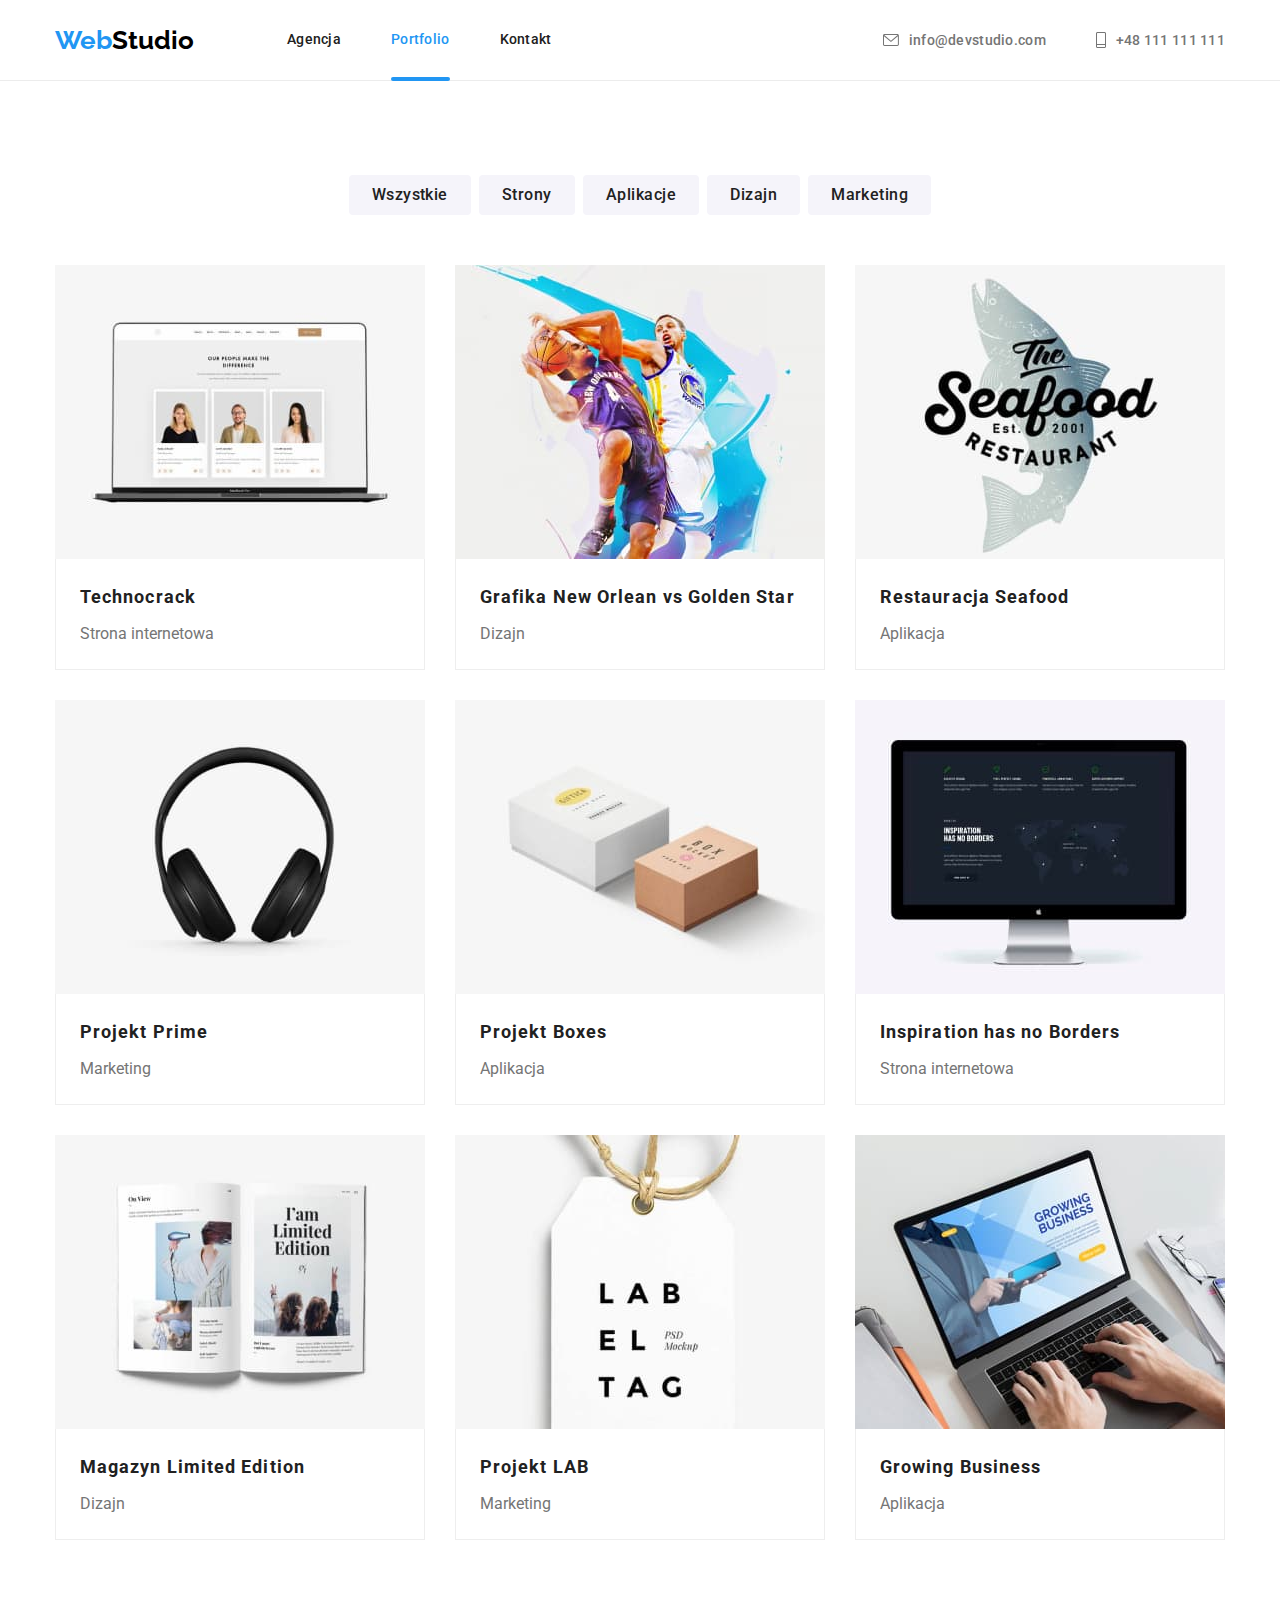
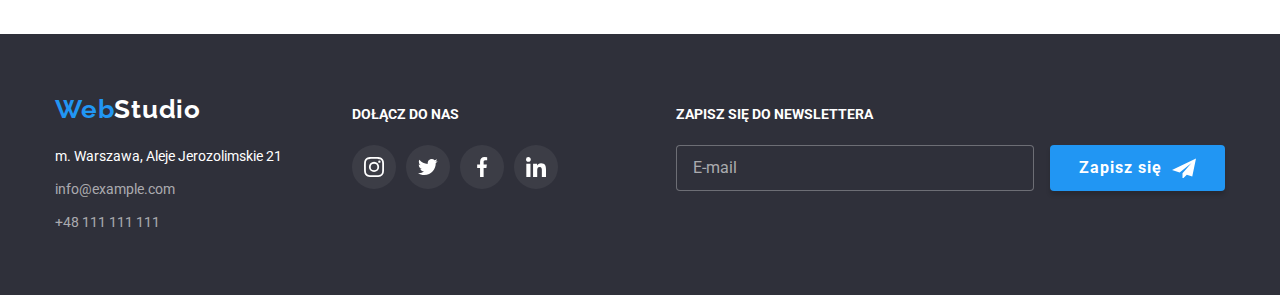
==== portfolio.html @ 3f5c32d3 "Add files via upload" ====
<!DOCTYPE html>
<html lang="en">
<head>
    <meta charset="UTF-8">
    <meta http-equiv="X-UA-Compatible" content="IE=edge">
    <meta name="viewport" content="width=device-width, initial-scale=1.0">
    <title>Document</title>
    <link rel="stylesheet" href="https://cdnjs.cloudflare.com/ajax/libs/modern-normalize/1.1.0/modern-normalize.css"
      integrity="sha512-Y0MM+V6ymRKN2zStTqzQ227DWhhp4Mzdo6gnlRnuaNCbc+YN/ZH0sBCLTM4M0oSy9c9VKiCvd4Jk44aCLrNS5Q=="
      crossorigin="anonymous"
      referrerpolicy="no-referrer"/>
      <link rel="stylesheet" href="./css/main.mini.css">
    <link rel="preconnect" href="https://fonts.googleapis.com">
    <link rel="preconnect" href="https://fonts.gstatic.com" crossorigin>
    <link
        href="https://fonts.googleapis.com/css2?family=Raleway:wght@700&family=Roboto+Mono:ital,wght@0,100;0,200;0,300;0,400;0,500;0,600;0,700;1,100;1,200;1,300;1,400;1,500;1,600;1,700&family=Roboto:wght@400;500;700;900&display=swap"
        rel="stylesheet">
</head>
<body>
    <header class="header">
        <div class="container nav-flex">
          <nav class="navigation">
            <a class="logo-container link" href="index.html"><span class="logo-part-blue">Web</span><span class="logo-part-black">Studio</span></a>
            
                <ul class="navigation-list list">
                    <li class="navigation-list-item">
                        <a class="navigation-list-link link" href="index.html">Agencja</a>
                    </li>
                    <li class="navigation-list-item">
                        <a class="navigation-list-link link current" href="portfolio.html">Portfolio</a>
                    </li>
                    <li class="navigation-list-item">
                        <a class="navigation-list-link link" href="#">Kontakt</a>
                    </li>
                </ul>
              </nav>
            <ul class="contact-list list">
              <li class="header-contact-item"> <a class="contact-item link" href="mailto:info@devstudio.com">
                <svg class="contact-icon" width="16" height="12">
                <use href="./images/icons.svg#icon-envelope"></use>
              </svg>info@devstudio.com</a>
            </li> 
              
              <li class="header-contact-item"> <a class="contact-item link" href="tel:48111111111">
            <svg class="contact-icon" width="10" height="16">
              <use href="./images/icons.svg#icon-mobile"></use>
            </svg>
            +48 111 111 111
          </a>
        </li>
          
          </ul>  
        </div>
    </header>
   
    <main class="main">
       
     <section class="section">
        <div class=container>
         <ul class="filter-list list">
             <li class="filter-item"><button class="filter-button" type="button">Wszystkie</button></li>
             <li class="filter-item"><button class="filter-button" type="button">Strony</button></li>
             <li class="filter-item"><button class="filter-button" type="button">Aplikacje</button></li>
             <li class="filter-item"><button class="filter-button" type="button">Dizajn</button></li>
             <li class="filter-item"><button class="filter-button" type="button">Marketing</button></li>
         </ul>
    </div>
<div class="container">
         <ul class="projects-list list">
             <li class="projects-list-project">
                <div class="portfolio-description">
                <img
                src="images/portfolio/main/list1/computer.jpg" 
                alt="computer"
                  width="370"
                  height="294"
                />
                <div class="portfolio-overlay">
                    <p class="portfolio-description-text">Technocrack jest popularną platformą wykorzystywaną do rozpowszechniania koronawirusa. Firmy wykorzystują tę platformę do celów szpiegowskich i ataków na niezabezpieczone serwery konkurencji</p>
                  </div>
                </div>
                <div class="portfolio-border">
                  <h3 class="portfolio-list-title">Technocrack</h3>
                  <p class="portfolio-list-text">Strona internetowa</p>
                </div>
              </li>
              <li class="projects-list-project">
                <div class="portfolio-description">
                <img
                src="images/portfolio/main/list1/bascetball.jpg" 
                alt="playing_basketball"
                  width="370"
                  height="294"
                />
                <div class="portfolio-overlay">
                    <p class="portfolio-description-text">Technocrack jest popularną platformą wykorzystywaną do rozpowszechniania koronawirusa. Firmy wykorzystują tę platformę do celów szpiegowskich i ataków na niezabezpieczone serwery konkurencji</p>
                  </div>
                </div>
                <div class="portfolio-border">
                  <h3 class="portfolio-list-title">
                   Grafika New Orlean vs Golden Star
                  </h3>
                  <p class="portfolio-list-text">Dizajn</p>
                </div>
              </li>
              <li class="projects-list-project">
                <div class="portfolio-description">
                <img
                src="images/portfolio/main/list1/restaurant_logo.jpg" 
                lt="seafood_restaurant"
                  width="370"
                  height="294"
                />
                <div class="portfolio-overlay">
                    <p class="portfolio-description-text">Technocrack jest popularną platformą wykorzystywaną do rozpowszechniania koronawirusa. Firmy wykorzystują tę platformę do celów szpiegowskich i ataków na niezabezpieczone serwery konkurencji</p>
                  </div>
                </div>
                <div class="portfolio-border">
                  <h3 class="portfolio-list-title">Restauracja Seafood</h3>
                  <p class="portfolio-list-text">Aplikacja</p>
                </div>
              </li>
              <li class="projects-list-project">
                <div class="portfolio-description">
                <img
                src="images/portfolio/main/list2/headphones.jpg" 
                alt="headphones"
                  width="370"
                  height="294"
                />
                <div class="portfolio-overlay">
                    <p class="portfolio-description-text">Technocrack jest popularną platformą wykorzystywaną do rozpowszechniania koronawirusa. Firmy wykorzystują tę platformę do celów szpiegowskich i ataków na niezabezpieczone serwery konkurencji</p>
                  </div>
                </div>
                <div class="portfolio-border">
                  <h3 class="portfolio-list-title">Projekt Prime</h3>
                  <p class="portfolio-list-text">Marketing</p>
                </div>
              </li>
              <li class="projects-list-project">
                <div class="portfolio-description">
                <img
                src="images/portfolio/main/list2/boxes.jpg" 
                alt="boxes"
                  width="370"
                  height="294"
                />
                <div class="portfolio-overlay">
                    <p class="portfolio-description-text">Technocrack jest popularną platformą wykorzystywaną do rozpowszechniania koronawirusa. Firmy wykorzystują tę platformę do celów szpiegowskich i ataków na niezabezpieczone serwery konkurencji</p>
                  </div>
                </div>
                <div class="portfolio-border">
                  <h3 class="portfolio-list-title">Projekt Boxes</h3>
                  <p class="portfolio-list-text">Aplikacja</p>
                </div>
              </li>
              <li class="projects-list-project">
                <div class="portfolio-description">
                <img
                src="images/portfolio/main/list2/monitor.jpg" 
                alt="monitor"
                  width="370"
                  height="294"
                />
                <div class="portfolio-overlay">
                    <p class="portfolio-description-text">Technocrack jest popularną platformą wykorzystywaną do rozpowszechniania koronawirusa. Firmy wykorzystują tę platformę do celów szpiegowskich i ataków na niezabezpieczone serwery konkurencji</p>
                  </div>
                </div>
                <div class="portfolio-border">
                  <h3 class="portfolio-list-title">Inspiration has no Borders</h3>
                  <p class="portfolio-list-text">Strona internetowa</p>
                </div>
              </li>
              <li class="projects-list-project">
                <div class="portfolio-description">
                <img
                src="images/portfolio/main/list3/magazine.jpg" 
                alt="magazine"
                  width="370"
                  height="294"
                />
                <div class="portfolio-overlay">
                    <p class="portfolio-description-text">Technocrack jest popularną platformą wykorzystywaną do rozpowszechniania koronawirusa. Firmy wykorzystują tę platformę do celów szpiegowskich i ataków na niezabezpieczone serwery konkurencji</p>
                  </div>
                </div>
                <div class="portfolio-border">
                  <h3 class="portfolio-list-title">Magazyn Limited Edition</h3>
                  <p class="portfolio-list-text">Dizajn</p>
                </div>
              </li>
              <li class="projects-list-project">
                <div class="portfolio-description">
                <img
                src="images/portfolio/main/list3/pendant.jpg" 
                alt="pendant"
                  width="370"
                  height="294"
                />
                <div class="portfolio-overlay">
                    <p class="portfolio-description-text">Technocrack jest popularną platformą wykorzystywaną do rozpowszechniania koronawirusa. Firmy wykorzystują tę platformę do celów szpiegowskich i ataków na niezabezpieczone serwery konkurencji</p>
                  </div>
                </div>
                <div class="portfolio-border">
                  <h3 class="portfolio-list-title">Projekt LAB</h3>
                  <p class="portfolio-list-text">Marketing</p>
                </div>
              </li>
              <li class="projects-list-project">
                <div class="portfolio-description">
                <img
                src="images/portfolio/main/list3/work.jpg" 
                alt="work"
                  width="370"
                  height="294"
                />
                <div class="portfolio-overlay">
                    <p class="portfolio-description-text">Technocrack jest popularną platformą wykorzystywaną do rozpowszechniania koronawirusa. Firmy wykorzystują tę platformę do celów szpiegowskich i ataków na niezabezpieczone serwery konkurencji</p>
                  </div>
                </div>
                <div class="portfolio-border">
                  <h3 class="portfolio-list-title"><span lang="en">Growing Business</span></h3>
                  <p class="portfolio-list-text">Aplikacja</p>
                </div>
              </li>
         </ul>
</div>
     </section>
    </main>
 
    <footer class="footer">
        <div class="container">
          <div class="footer-flex">
            <div class="footer-contacts-flex">
        <a class="logo link" href="index.html"
          >Web</span
          ><span class="logo-part-white">Studio</span></a
        >
  
        <address class="address">
          <ul class="address-list list">
            <li class="address-item">
              <a
                class="address-link-lokalization link"
                href="https://goo.gl/maps/x3iuPh3qe1rizQfR7"
                target="_blank"
                >m. Warszawa, Aleje Jerozolimskie 21</a
              >
            </li>
            <li class="address-item">
              <a class="address-link link" href="mailto:info@example.com"
                >info@example.com</a
              >
            </li>
            <li class="address-item">
              <a class="address-link link" href="tel:48111111111"
                >+48 111 111 111</a
              >
              
            </li>
          </ul>
        </address>
      </div>
      <div class="footer-social-flex">
        <p class="footer-social-text">Dołącz do nas</p>
        <ul class="footer-social-list list">
          <li class="footer-social-item">
            <a class="footer-social-link" href="">
              <svg class="footer-social-icon" width="20" height="20">
                <use href="./images/icons.svg#icon-instagram"></use>
              </svg>
            </a>
          </li>
  
          <li class="footer-social-item">
            <a class="footer-social-link" href="">
              <svg class="footer-social-icon" width="20" height="20">
                <use href="./images/icons.svg#icon-twitter"></use>
              </svg>
            </a>
          </li>
  
          <li class="footer-social-item">
            <a class="footer-social-link" href="">
              <svg class="footer-social-icon" width="20" height="20">
                <use href="./images/icons.svg#icon-facebook"></use>
              </svg>
            </a>
          </li>
  
          <li class="footer-social-item">
            <a class="footer-social-link" href="">
              <svg class="footer-social-icon" width="20" height="20">
                <use href="./images/icons.svg#icon-linkedin"></use>
              </svg>
            </a>
          </li>
        </ul>
      </div>
      <div class="footer-submit">
        <p class="footer-submit-text">Zapisz się do newslettera</p>
        <div class="footer-submit-form">
          <label class="footer-submit-label" for="submit-mail"></label>
          <input class="footer-submit-input" type="email" name="submit-mail" id="submit-mail" placeholder="E-mail">
          <button class="footer-submit-btn" type="submit">Zapisz się</button>
        </div>
      </div>
    </div>
   </div>
      </footer>
 
     
 </body>
 </html>
---- css/main.mini.css ----
:root{--main-font: 'Roboto', sans-serif;--secondary-font: 'Raleway', sans-serif;--main-color: #2196F3}body{font-family :var(--main-font);color: #212121}h1,h2,h3,h4,h5,h6,ul,p{margin: 0;padding: 0}img{display: block}.list{list-style: none}.portfolio-description{position: relative;overflow: hidden}.portfolio-overlay{position: absolute;display: inline-block;content: '';width: 100%;height: 100%;top: 0;left: 0;background-color: rgba(33, 150, 243, 0.9);transform: translateY(100%);transition: transform 250ms cubic-bezier(0.4, 0, 0.2, 1)}.projects-list-project:hover .portfolio-overlay{transform: translateY(0)}.projects-list-project:hover{box-shadow: 0px 1px 3px rgba(0, 0, 0, 0.12), 0px 1px 1px rgba(0, 0, 0, 0.14),0px 2px 1px rgba(0, 0, 0, 0.2);cursor: pointer}.portfolio-description-text{position: absolute;top: 0;left: 0;padding: 63px 24px;font-size: 18px;line-height: 1.56;color: #ffffff}.header{border-bottom: 1px solid #ececec}.nav-flex{display: flex;align-items: center}.link{text-decoration: none}.container{width: 1200px;margin-left: auto;margin-right: auto;padding-left: 15px;padding-right: 15px}.logo-container{font-family: "Raleway", sans-serif;font-weight: 700;font-size: 26px;line-height: 1.19;color: #2196f3;align-items: center;text-align: center}.navigation{display: flex;align-items: center}.navigation-list{display: flex;margin-left: 93px}.navigation-list-item:not(:last-child){margin-right: 50px}.contact-list{display: flex;margin-left: auto}.logo{font-family: "Raleway", sans-serif;font-weight: 700;font-size: 26px;line-height: 1.19;color: var(--main-color);align-items: center;text-align: center;letter-spacing: 0.03em;text-decoration: none}.logo-part-blue{color: var(--main-color)}.logo-part-black{color: black}.logo-part-white{color: white}.logo-part-black,.logo-part-blue{height: 31px;left: 215px;top: 24px}.navigation-list-link{display: block;padding-top: 32px;padding-bottom: 32px;font-weight: 500;font-size: 14px;line-height: 1.14;letter-spacing: 0.02em;color: #212121;position: relative;transition: color 250ms cubic-bezier(0.4, 0, 0.2, 1)}.navigation-list-link:hover,.navigation-list-link:focus,.contact-item:hover,.contact-item:focus,.address-link-mail:hover,.address-link-mail:focus,.address-link-phone:hover,.address-link-phone:focus{color: var(--main-color)}.filter-item:not(:last-child){margin-right: 8px;color: #212121}.filter-item:hover{box-shadow: 0px 3px 1px rgba(0, 0, 0, 0.1), 0px 1px 2px rgba(0, 0, 0, 0.08), 0px 2px 2px rgba(0, 0, 0, 0.12);border-radius: 4px}.header-contact-item{margin-left: 50px}.contact-item{display: inline-flex;padding: 32px 0px 32px;color: #757575;align-items: center;font-weight: 500;font-size: 14px;line-height: 16px;letter-spacing: 0.02em;transition: color 250ms cubic-bezier(0.4, 0, 0.2, 1)}.navigation-list-link.current{color: #2196f3}.navigation-list-link.current::after{position: absolute;display: block;content: '';width: 100%;height: 4px;border-radius: 2px;bottom: -1px;background-color: #2196f3}.footer{padding-top: 60px;padding-bottom: 60px;background: #2F303A}.hero{padding-top: 200px;padding-bottom: 200px;max-width: 1600px;min-height: 600px;margin-left: auto;margin-right: auto;background-image: linear-gradient(to right,rgba(47, 48, 58, 0.4),rgba(47, 48, 58, 0.4)),url(../images/hero.jpg);background-color: #2f303a;background-repeat: no-repeat;background-position: center;background-size: cover;text-align: center}.hero-header-title{margin-bottom: 30px;margin-left: auto;margin-right: auto;max-width: 696px;font-weight: 900;font-size: 44px;line-height: 1.36;letter-spacing: 0.06em;text-transform: uppercase;color: #FFFFFF}.contact-icon{margin-right: 10px;fill: currentColor}.hero-header-btn{display: inline-block;min-width: 200px;border-radius: 4px;border: 1px solid transparent;padding: 10px 32px;background-color: #2196f3;color: #ffffff;font-family: "Roboto", sans-serif;font-weight: 700;font-size: 16px;line-height: 1.88;align-items: center;text-align: center;letter-spacing: 0.06em;cursor: pointer;transition: background-color 250ms cubic-bezier(0.4, 0, 0.2, 1),color 250ms cubic-bezier(0.4, 0, 0.2, 1)}.section{padding-top: 94px;padding-bottom: 94px}.main-description-list{display: flex}.main-description-item:not(:last-child){margin-right: 30px;max-width: 270px}.features-icon{align-items: center}.features-icon-fon{display: flex;width: 270px;height: 120px;align-items: center;justify-content: center;flex-direction: column;margin-bottom: 30px;background-color: #f5f4fa}.main-description-title1,.main-description-title2,.main-description-title3,.main-description-title4{margin-bottom: 10px;font-weight: 700;font-size: 14px;line-height: 1.14;text-transform: uppercase;color: #212121}.main-description-content1,.main-description-content2,.main-description-content3,.main-description-content4{font-size: 14px;line-height: 1.71;color: #757575}.main-what-we-do{padding-bottom: 94px}.main-what-we-do-list{display: flex}.main-what-we-do-list-item{position: relative}.main-what-we-do-list-item:not(:last-child){margin-right: 30px}.what-we-do-text{width: 100%;position: absolute;bottom: 0;left: 0;padding: 27px 0px;font-weight: bold;font-size: 14px;line-height: 1.14;text-align: center;text-transform: uppercase;color: #FFFFFF;background-color: rgba(47, 48, 58, 0.8)}.main-what-we-do-header{font-weight: 700;font-size: 36px;line-height: 1.17;text-align: center;color: #212121;margin-bottom: 50px}.team{background: #F5F4FA}.team-list{display: flex}.team-header{font-weight: 700;font-size: 36px;line-height: 1.17;text-align: center;color: #212121;margin-bottom: 50px}.team-item{box-shadow: 0px 1px 3px rgba(0, 0, 0, 0.12), 0px 1px 1px rgba(0, 0, 0, 0.14),0px 2px 1px rgba(0, 0, 0, 0.2);background-color: var(--white-background-color)}.team-item:not(:last-child){margin-right: 30px}.team-image{background: url(4853.jpg);border-radius: 0px}.team-workers{padding: 30px 0px;background-color: #FFFFFF}.team-social-item{width: 44px;height: 44px}.team-social-list{display: flex;padding: 0px 32px;margin-top: 16px;list-style: none;justify-content: space-between;align-items: center}.team-social-link{width: 44px;height: 44px;display: block;border-radius: 50%;color: #afb1b8;background-color: #FFFFFF;transition: background-color 250ms cubic-bezier(0.4, 0, 0.2, 1),color 250ms cubic-bezier(0.4, 0, 0.2, 1)}.team-social-link:hover,.team-social-link:focus{color: #ffffff;background-color: #2196f3}.team-social-icon{margin: 12px 0px 0px 12px;fill: currentColor}.team-personal{font-weight: 500;font-size: 16px;line-height: 1.19;text-align: center;color: #212121}.team-personal-position{margin-top: 10px;font-size: 16px;line-height: 1.19;text-align: center;color: #757575}.client-title{margin-bottom: 50px;font-weight: 700;font-size: 36px;line-height: 1.17;text-align: center}.client-title{margin-bottom: 50px;font-weight: 700;font-size: 36px;line-height: 1.17;text-align: center}.client-list{display: flex;padding: 0;margin: 0;list-style: none;justify-content: space-between;align-items: center}.client-item{width: 170px;height: 90px}.client-item:not(:last-child){margin-right: 30px}.client-link{width: 170px;height: 90px;display: block;border: 1px solid #afb1b8;color: #afb1b8;background-color: #fff;padding: 16px 32px;transition: border-color 250ms cubic-bezier(0.4, 0, 0.2, 1),color 250ms cubic-bezier(0.4, 0, 0.2, 1)}.client-link:hover,.client-link:focus{color: #2196f3;border-color: #2196f3}.client-icon{fill: currentColor;transition: transform 250ms cubic-bezier(0.4, 0, 0.2, 1)}.client-item:hover,.client-item:focus{color: #2196f3;border-color: #2196f3}.address{font-style: normal;font-size: 14px;line-height: 1.71;color: rgba(255, 255, 255, 0.6);margin-top: 20px}.address:hover,.address:focus{color: #2196f3}.address-item{margin-top: 9px}.address-link-lokalization{font-style: normal;font-size: 14px;line-height: 1.71;color: #FFFFFF}.address-link{font-style: normal;font-size: 14px;line-height: 1.71;color: rgba(255, 255, 255, 0.6);transition: color 250ms cubic-bezier(0.4, 0, 0.2, 1)}.address-link:hover,.address-link:focus{color: #2196f3}.filter-list{display: flex;justify-content: center;margin-bottom: 50px}.filter-button{display: inline-block;min-width: 73px;border-radius: 4px;border: 1px solid transparent;padding: 6px 22px;font-family: "Roboto", sans-serif;font-weight: 500;font-size: 16px;line-height: 1.63;letter-spacing: 0.03em;text-align: center;background-color: #f5f4fa;color: #212121;cursor: pointer}.filter-button:hover,.filter-button:focus{background-color: #2196f3;color: #ffffff}.portfolio-list-text{margin-top: 4px;font-size: 16px;line-height: 1.87;color: #757575}.line{border: 1px solid #ECECEC}.projects-list{display: flex;flex-wrap: wrap;margin: -15px}.portfolio-border{border: 1px solid #eeeeee;border-top: transparent;padding: 20px 24px}.portfolio-list-title{font-weight: 700;font-size: 18px;line-height: 2;letter-spacing: 0.06em}.projects-list-project{margin: 15px}.footer-flex{display: flex;margin: 0;padding: 0;list-style: none}.footer-social-text{padding: 20px 0px 10px 0px;margin-bottom: 20px;font-weight: 700;font-size: 14px;line-height: 1.14px;text-transform: uppercase;color: #FFFFFF}.footer-social-flex{margin-left: 70px;width: 206px}.footer-social-list{display: flex;padding: 0;margin-top: 0;list-style: none;justify-content: space-between;align-items: center}.footer-social-item{width: 44px;height: 44px}.footer-social-link{width: 44px;height: 44px;display: block;border-radius: 50%;color: #ffffff;background-color: #ffffff10;transition: background-color 250ms cubic-bezier(0.4, 0, 0.2, 1),color 250ms cubic-bezier(0.4, 0, 0.2, 1)}.footer-social-link:hover,.footer-social-link:focus{color: #ffffff;background-color:#2196f3}.footer-social-icon{margin: 12px 0px 0px 12px;fill: currentColor}.logo-white{color: #FFFFFF}.footer-contact{margin-top: 20px}.footer-contact-link.address{color: #FFFFFF}.footer-contact-item,.footer-contact-item{margin-top: 9px}.footer-submit{margin-left: auto}.footer-submit-text{padding: 20px 0px 10px 0px;margin-bottom: 20px;font-weight: 700;font-size: 14px;line-height: 1.14px;text-transform: uppercase;color: #FFFFFF}.footer-submit-input{width: 358px;margin: 0;padding: 13px 16px;border-radius: 4px;border: 1px solid rgba(255, 255, 255, 0.3);background-color:#2f303a;color: #FFFFFF}.footer-submit-input::placeholder{font-size: 16px;line-height: 1.25;color: rgba(255, 255, 255, 0.6)}.footer-submit-btn{display: inline-flex;align-items: center;justify-content: center;border: none;margin: 0;padding: 8px 29px;border-radius: 4px;background-color: #2196f3;box-shadow: 0px 4px 4px rgba(0, 0, 0, 0.15);color: #FFFFFF;font-family: 'Roboto';font-style: normal;font-weight: 700;font-size: 16px;line-height: 1.87;letter-spacing: 0.06em;cursor: pointer;min-height: 43px;margin-left: 12px}.footer-submit-btn::after{content: '';display: inline-block;width: 24px;height: 20px;margin-left: 10px;background-image: url(../images/send.svg)}.backdrop{position: fixed;display: flex;align-items: center;justify-content: center;width: 100vw;height: 100vh;background-color: rgba(0, 0, 0, 0.2);;top: 0;transition: opacity 250ms cubic-bezier(0.4, 0, 0.2, 1), visibility 250ms cubic-bezier(0.4, 0, 0.2, 1)}.backdrop.is-hidden{opacity: 0;visibility: hidden;pointer-events: none}.backdrop.is-hidden .modal{transform: scale(2)}.modal{width: 528px;min-height: 581px;background-color: #ffffff;position: relative;transform: scale(1);transition: transform 250ms cubic-bezier(0.4, 0, 0.2, 1)}.close-btn{position: absolute;display: flex;align-items: center;justify-content: center;right: 8px;top: 8px;background-color: transparent;border-radius: 50%;width: 30px;height: 30px;border: none;cursor: pointer}.close-btn:hover{fill: #2196f3}.form{width: 528px;margin-left: auto;margin-right: auto;padding: 40px}.form-title{font-weight: 700;font-size: 20px;line-height: 1.15;text-align: center;margin-left: 40px}.form-field{position: relative;display: flex;flex-direction: column;margin-bottom: 10px}.top-title{margin-top: 12px}.form-label,.comment-label{font-size: 12px;line-height: 1.17;letter-spacing: 0.01em;color: #757575;margin-bottom: 4px}.form-input{width: 100%;margin: 0;padding: 11px 42px;border: 1px solid rgba(33, 33, 33, 0.2);border-radius: 4px;transition: border-color 250ms cubic-bezier(0.4, 0, 0.2, 1)}.form-input:hover,.form-input:focus{outline: none;border-color: #2196f3}.input-icon{position: absolute;top: 50%;left: 15px;transform: translateY(25%);display: inline-block;width: 12px;height: 12px;transition: fill 250ms cubic-bezier(0.4, 0, 0.2, 1)}.form-input:hover ~ .input-icon,.form-input:focus ~ .input-icon{fill:#2196f3}.comment::placeholder{font-size: 12px;line-height: 1.17;letter-spacing: 0.01em;color: rgba(117, 117, 117, 0,5)}.form-field-chek{padding-left: 14px;margin-top: 25px;margin-bottom: 30px}.policy-label{display: flex;align-items: center;font-size: 14px;line-height: 1.71;color: #757575}.form-checkbox{position: absolute;width: 1px;height: 1px;margin: -1px;padding: 0;overflow: hidden;border: 0;clip: rect(0 0 0 0)}.form-checkbox:checked .icon-chek{background-image: url(../images/icon-check.svg);background-position: center;background-repeat: no-repeat;background-color: #2196f3;background-origin: border-box;border-color: #2196f3}.icon-chek{display: inline-block;width: 16px;height: 15px;border: 2px solid #212121;border-radius: 2px;margin-right: 7px}.policy-link{margin-left: 4px;color: rgba(33, 150, 243, 1)}textarea{resize: none;border: 1px solid rgba(33, 33, 33, 0.2);border-radius: 4px;padding: 12px 16px;font-size: 12px;line-height: 1.17;letter-spacing: 0.01em;height: 120px;width: 448px;transition: border-color 250ms cubic-bezier(0.4, 0, 0.2, 1)}textarea:hover, textarea:focus{outline: none;border-color:#2196f3}.form-btn{display: flex;align-items: center;justify-content: center;margin: 0 auto;padding: 10px 56px;border: none;border-radius: 4px;text-align: center;text-decoration: none;font-family: 'Roboto';font-style: normal;font-weight: 700;font-size: 16px;line-height: 1.87;letter-spacing: 0.06em;cursor: pointer;background-color: #2196f3;box-shadow: 0px 4px 4px rgba(0, 0, 0, 0.15);color: #FFFFFF;transition: background-color 250ms cubic-bezier(0.4, 0, 0.2, 1)}.form-btn:hover,.form-btn:focus{background-color: #188CE8}
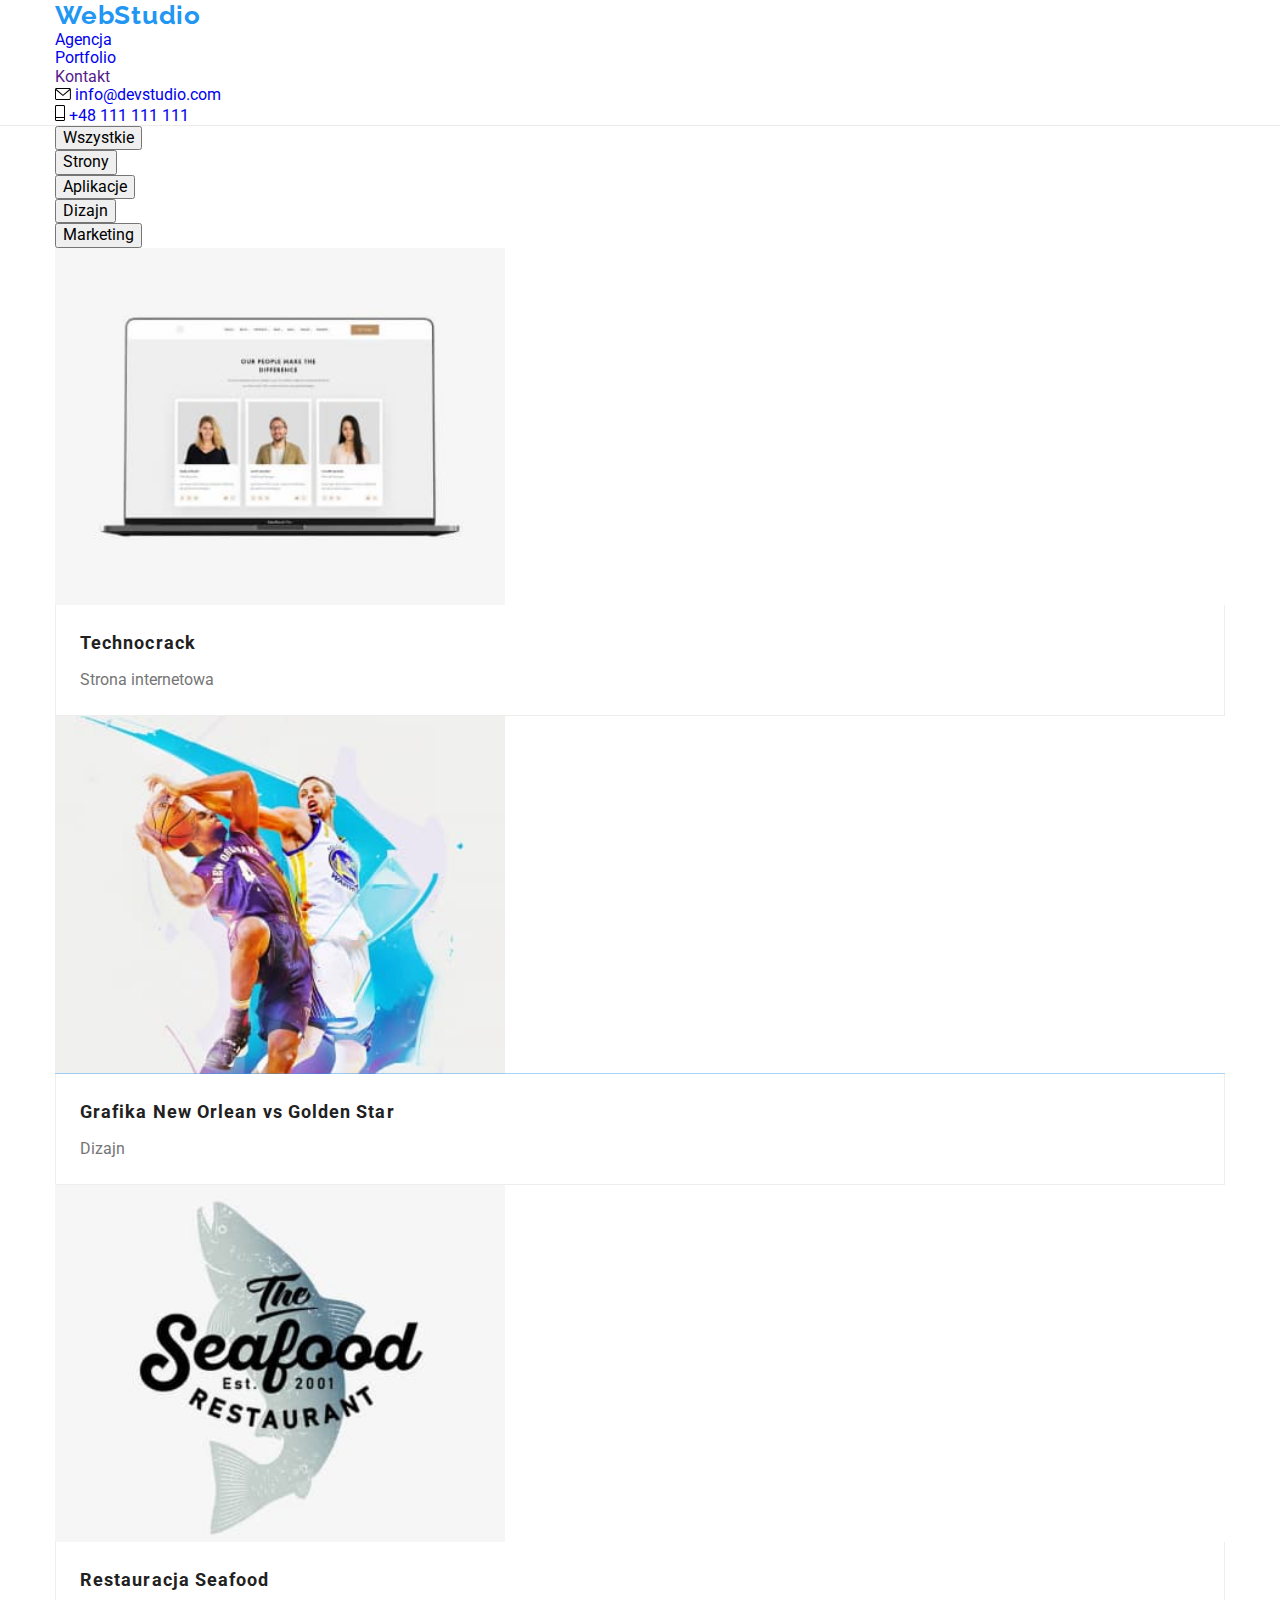
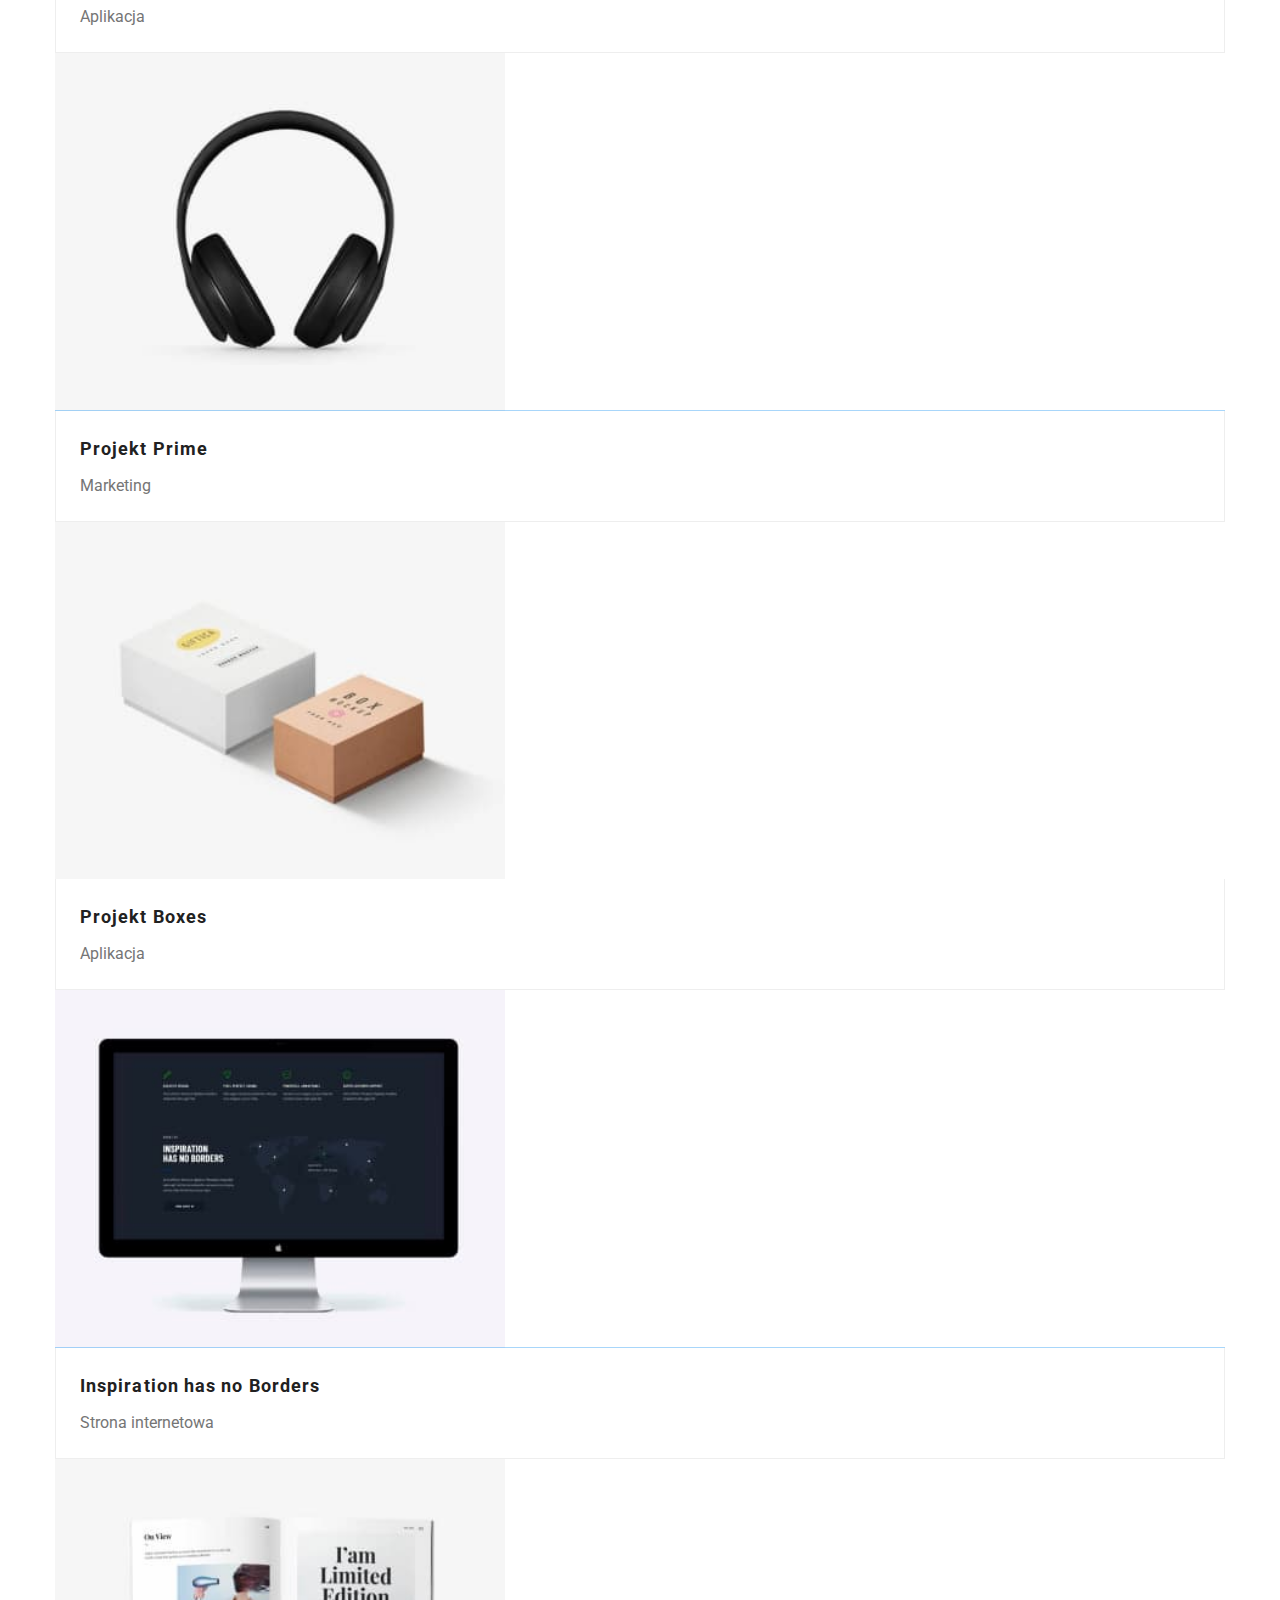
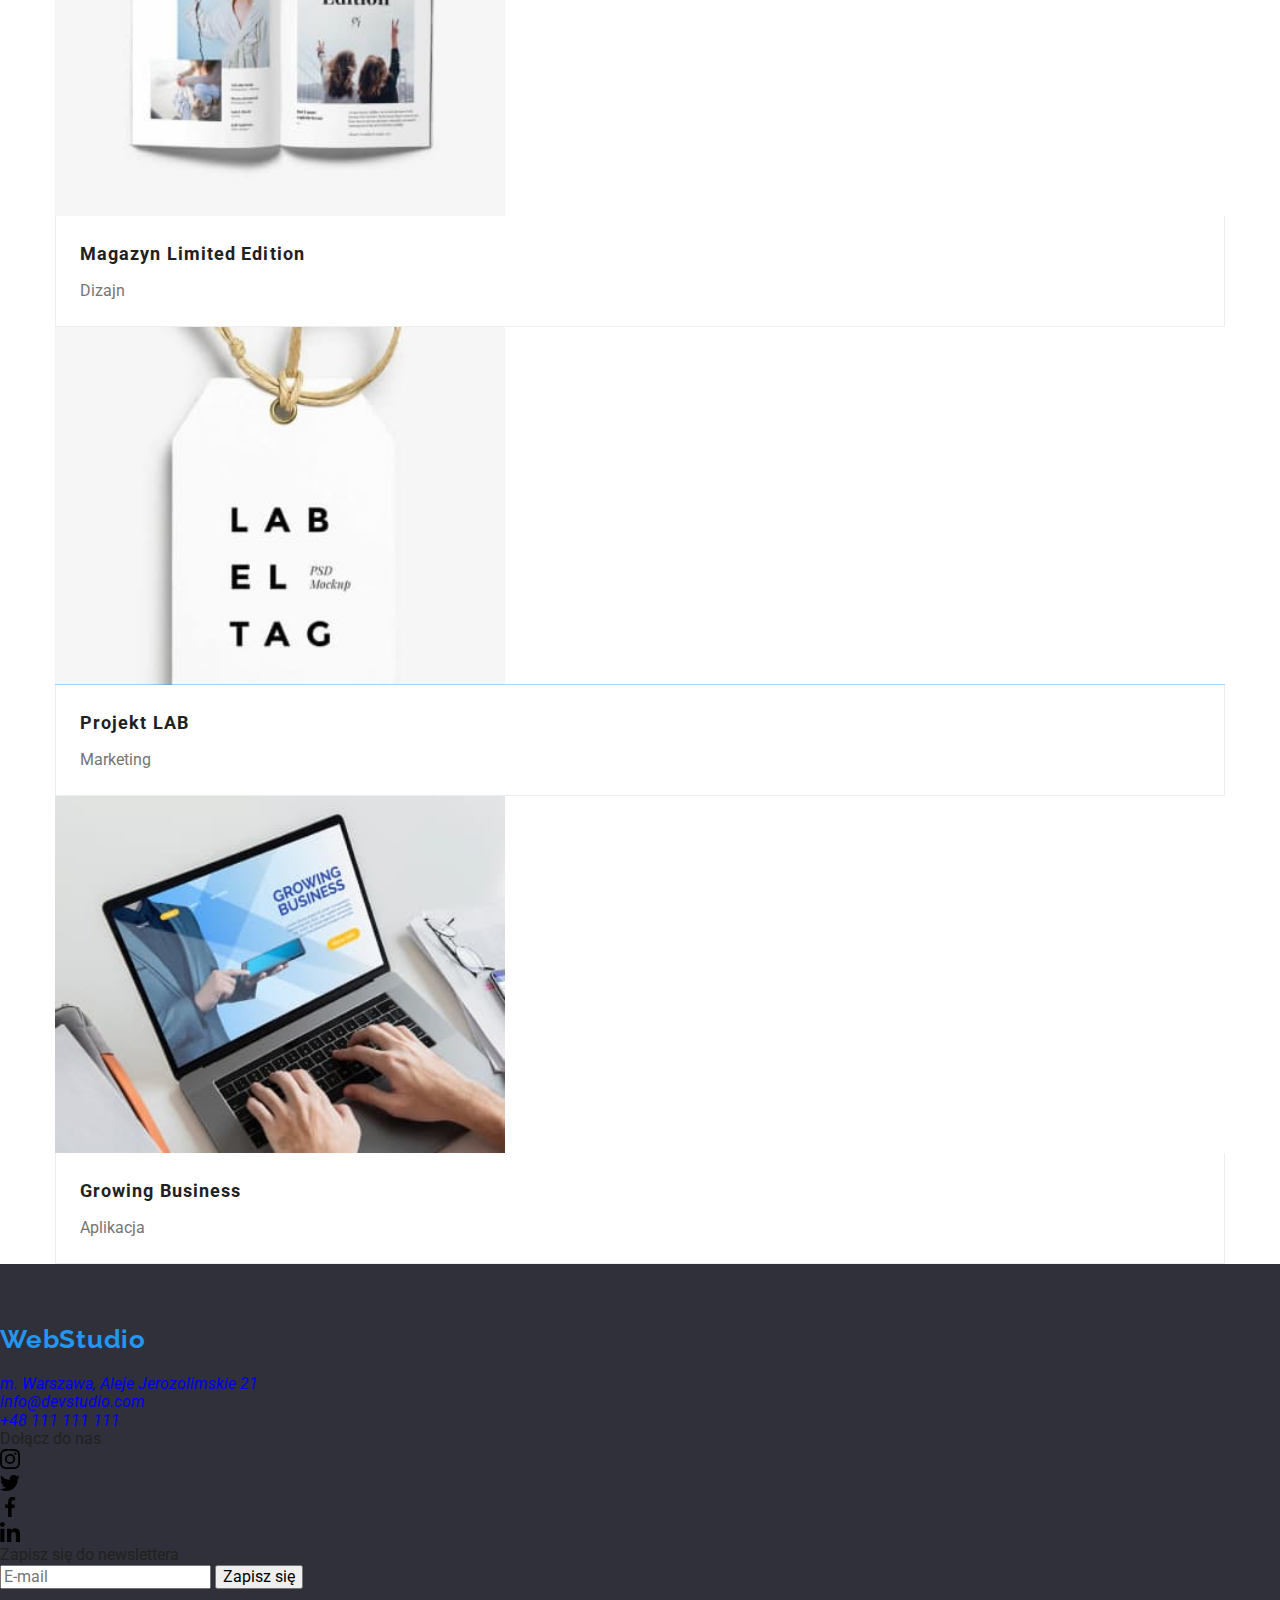
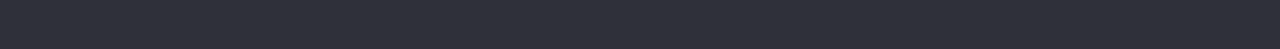
==== commit 1a39a827: "Update portfolio.html" ====
--- a/portfolio.html
+++ b/portfolio.html
@@ -1,313 +1,332 @@
 <!DOCTYPE html>
-<html lang="en">
-<head>
-    <meta charset="UTF-8">
-    <meta http-equiv="X-UA-Compatible" content="IE=edge">
-    <meta name="viewport" content="width=device-width, initial-scale=1.0">
+<html lang="ru">
+  <head>
+    <meta charset="UTF-8" />
+    <meta http-equiv="X-UA-Compatible" content="IE=edge" />
+    <meta name="viewport" content="width=device-width, initial-scale=1.0" />
     <title>Document</title>
-    <link rel="stylesheet" href="https://cdnjs.cloudflare.com/ajax/libs/modern-normalize/1.1.0/modern-normalize.css"
-      integrity="sha512-Y0MM+V6ymRKN2zStTqzQ227DWhhp4Mzdo6gnlRnuaNCbc+YN/ZH0sBCLTM4M0oSy9c9VKiCvd4Jk44aCLrNS5Q=="
-      crossorigin="anonymous"
-      referrerpolicy="no-referrer"/>
-      <link rel="stylesheet" href="./css/main.mini.css">
-    <link rel="preconnect" href="https://fonts.googleapis.com">
-    <link rel="preconnect" href="https://fonts.gstatic.com" crossorigin>
+    <link rel="preconnect" href="https://fonts.googleapis.com" />
+    <link rel="preconnect" href="https://fonts.gstatic.com" crossorigin />
     <link
-        href="https://fonts.googleapis.com/css2?family=Raleway:wght@700&family=Roboto+Mono:ital,wght@0,100;0,200;0,300;0,400;0,500;0,600;0,700;1,100;1,200;1,300;1,400;1,500;1,600;1,700&family=Roboto:wght@400;500;700;900&display=swap"
-        rel="stylesheet">
-</head>
-<body>
+      href="https://fonts.googleapis.com/css2?family=Raleway:wght@700&family=Roboto:wght@400;500;700;900&display=swap"
+      rel="stylesheet"
+    />
+    <link rel="stylesheet" href="https://cdnjs.cloudflare.com/ajax/libs/modern-normalize/1.1.0/modern-normalize.min.css">
+    <link rel="stylesheet" href="./css/main.css">
+  </head>
+  <body>
+    
     <header class="header">
-        <div class="container nav-flex">
-          <nav class="navigation">
-            <a class="logo-container link" href="index.html"><span class="logo-part-blue">Web</span><span class="logo-part-black">Studio</span></a>
-            
-                <ul class="navigation-list list">
-                    <li class="navigation-list-item">
-                        <a class="navigation-list-link link" href="index.html">Agencja</a>
-                    </li>
-                    <li class="navigation-list-item">
-                        <a class="navigation-list-link link current" href="portfolio.html">Portfolio</a>
-                    </li>
-                    <li class="navigation-list-item">
-                        <a class="navigation-list-link link" href="#">Kontakt</a>
-                    </li>
-                </ul>
-              </nav>
-            <ul class="contact-list list">
-              <li class="header-contact-item"> <a class="contact-item link" href="mailto:info@devstudio.com">
-                <svg class="contact-icon" width="16" height="12">
+      <div class="container header__section">
+        <nav class="header__nav">
+          <a class="header__logo logo link" href="./index.html"
+            >Web<span class="header__logo--black">Studio</span></a
+          >
+          <ul class="nav list">
+            <li class="nav__item">
+              <a class="nav__link link" href="./index.html"
+                >Agencja</a
+              >
+            </li>
+            <li class="nav__item">
+              <a class="nav__link link nav__link--current" href="./portfolio.html"
+                >Portfolio</a
+              >
+            </li>
+            <li class="nav__item">
+              <a class="nav__link link" href="">Kontakt</a>
+            </li>
+          </ul>
+        </nav>
+        <ul class="header-contact header-contack__list list">
+          <li class="header-contact__item">
+            <a class="header-contact__link link" href="mailto:info@devstudio.com"
+              ><svg class="header-contact__icon" width="16" height="12">
                 <use href="./images/icons.svg#icon-envelope"></use>
-              </svg>info@devstudio.com</a>
-            </li> 
-              
-              <li class="header-contact-item"> <a class="contact-item link" href="tel:48111111111">
-            <svg class="contact-icon" width="10" height="16">
-              <use href="./images/icons.svg#icon-mobile"></use>
-            </svg>
-            +48 111 111 111
-          </a>
-        </li>
+              </svg>
+              info@devstudio.com</a
+            >
+          </li>
+          <li class="header-contact__item">
+            <a class="header-contact__link link" href="tel:+48 111 111 111"
+              ><svg class="header-contact__icon" width="10" height="16">
+                <use href="./images/icons.svg#icon-mobile"></use>
+              </svg>
+              +48 111 111 111</a
+            >
+          </li>
+        </ul>
+       
+      </div>
+    </header>
+      
+    <main>
+      <section class="portfolio-section">
+        <div class="container">
           
-          </ul>  
-        </div>
-    </header>
-   
-    <main class="main">
-       
-     <section class="section">
-        <div class=container>
-         <ul class="filter-list list">
-             <li class="filter-item"><button class="filter-button" type="button">Wszystkie</button></li>
-             <li class="filter-item"><button class="filter-button" type="button">Strony</button></li>
-             <li class="filter-item"><button class="filter-button" type="button">Aplikacje</button></li>
-             <li class="filter-item"><button class="filter-button" type="button">Dizajn</button></li>
-             <li class="filter-item"><button class="filter-button" type="button">Marketing</button></li>
-         </ul>
-    </div>
-<div class="container">
-         <ul class="projects-list list">
-             <li class="projects-list-project">
-                <div class="portfolio-description">
+          <ul class="portfolio-btn-list list">
+            <li class="portfolio-btn-item">
+              <button class="portfolio-btn" type="button">Wszystkie</button>
+            </li>
+            <li class="portfolio-btn-item">
+              <button class="portfolio-btn" type="button">Strony</button>
+            </li>
+            <li class="portfolio-btn-item">
+              <button class="portfolio-btn" type="button">Aplikacje</button>
+            </li>
+            <li class="portfolio-btn-item">
+              <button class="portfolio-btn" type="button">Dizajn</button>
+            </li>
+            <li class="portfolio-btn-item">
+              <button class="portfolio-btn" type="button">Marketing</button>
+            </li>
+          </ul>
+        </div>
+        <div class="container">
+          <ul class="portfolio-list list">
+            <li class="portfolio-item">
+              <div class="portfolio-description">
                 <img
                 src="images/portfolio/main/list1/computer.jpg" 
                 alt="computer"
-                  width="370"
-                  height="294"
-                />
-                <div class="portfolio-overlay">
-                    <p class="portfolio-description-text">Technocrack jest popularną platformą wykorzystywaną do rozpowszechniania koronawirusa. Firmy wykorzystują tę platformę do celów szpiegowskich i ataków na niezabezpieczone serwery konkurencji</p>
-                  </div>
-                </div>
-                <div class="portfolio-border">
-                  <h3 class="portfolio-list-title">Technocrack</h3>
-                  <p class="portfolio-list-text">Strona internetowa</p>
-                </div>
-              </li>
-              <li class="projects-list-project">
-                <div class="portfolio-description">
+                  width="450"
+                />
+                <div class="portfolio-overlay">
+                  <p class="portfolio-description-text">Technocrack jest popularną platformą wykorzystywaną do rozpowszechniania koronawirusa. Firmy wykorzystują tę platformę do celów szpiegowskich i ataków na niezabezpieczone serwery konkurencji</p>
+                </div>
+                </div>
+              <div class="portfolio-border">
+                <h2 class="portfolio-list-title">Technocrack</h2>
+                <p class="portfolio-list-text">Strona internetowa</p>
+              </div>
+            </li>
+            <li class="portfolio-item">
+              <div class="portfolio-description">
+                
                 <img
                 src="images/portfolio/main/list1/bascetball.jpg" 
                 alt="playing_basketball"
-                  width="370"
-                  height="294"
-                />
-                <div class="portfolio-overlay">
-                    <p class="portfolio-description-text">Technocrack jest popularną platformą wykorzystywaną do rozpowszechniania koronawirusa. Firmy wykorzystują tę platformę do celów szpiegowskich i ataków na niezabezpieczone serwery konkurencji</p>
-                  </div>
-                </div>
+                  width="450"
+                />
+                <div class="portfolio-overlay">
+                  <p class="portfolio-description-text">Technocrack jest popularną platformą wykorzystywaną do rozpowszechniania koronawirusa. Firmy wykorzystują tę platformę do celów szpiegowskich i ataków na niezabezpieczone serwery konkurencji</p>
+                </div>
+              </div>
                 <div class="portfolio-border">
-                  <h3 class="portfolio-list-title">
-                   Grafika New Orlean vs Golden Star
-                  </h3>
-                  <p class="portfolio-list-text">Dizajn</p>
-                </div>
-              </li>
-              <li class="projects-list-project">
-                <div class="portfolio-description">
-                <img
+                <h2 class="portfolio-list-title">
+                  Grafika New Orlean vs Golden Star
+                </h2>
+                <p class="portfolio-list-text">Dizajn</p>
+              </div>
+            </li>
+
+            <li class="portfolio-item">
+              <div class="portfolio-description">
+                <img
+                  
                 src="images/portfolio/main/list1/restaurant_logo.jpg" 
-                lt="seafood_restaurant"
-                  width="370"
-                  height="294"
-                />
-                <div class="portfolio-overlay">
-                    <p class="portfolio-description-text">Technocrack jest popularną platformą wykorzystywaną do rozpowszechniania koronawirusa. Firmy wykorzystują tę platformę do celów szpiegowskich i ataków na niezabezpieczone serwery konkurencji</p>
-                  </div>
-                </div>
-                <div class="portfolio-border">
-                  <h3 class="portfolio-list-title">Restauracja Seafood</h3>
-                  <p class="portfolio-list-text">Aplikacja</p>
-                </div>
-              </li>
-              <li class="projects-list-project">
-                <div class="portfolio-description">
+                alt="seafood_restaurant"
+                  width="450"
+                />
+                <div class="portfolio-overlay">
+
+                  <p class="portfolio-description-text">Technocrack jest popularną platformą wykorzystywaną do rozpowszechniania koronawirusa. Firmy wykorzystują tę platformę do celów szpiegowskich i ataków na niezabezpieczone serwery konkurencji</p>
+                </div>
+              </div>
+              <div class="portfolio-border">
+                <h2 class="portfolio-list-title">Restauracja Seafood</h2>
+                <p class="portfolio-list-text">Aplikacja</p>
+              </div>
+            </li>
+
+            <li class="portfolio-item">
+              <div class="portfolio-description">
                 <img
                 src="images/portfolio/main/list2/headphones.jpg" 
                 alt="headphones"
-                  width="370"
-                  height="294"
-                />
-                <div class="portfolio-overlay">
-                    <p class="portfolio-description-text">Technocrack jest popularną platformą wykorzystywaną do rozpowszechniania koronawirusa. Firmy wykorzystują tę platformę do celów szpiegowskich i ataków na niezabezpieczone serwery konkurencji</p>
-                  </div>
-                </div>
-                <div class="portfolio-border">
-                  <h3 class="portfolio-list-title">Projekt Prime</h3>
-                  <p class="portfolio-list-text">Marketing</p>
-                </div>
-              </li>
-              <li class="projects-list-project">
-                <div class="portfolio-description">
+                  alt="наушники"
+                  width="450"
+                />
+                <div class="portfolio-overlay">
+                  <p class="portfolio-description-text">Technocrack jest popularną platformą wykorzystywaną do rozpowszechniania koronawirusa. Firmy wykorzystują tę platformę do celów szpiegowskich i ataków na niezabezpieczone serwery konkurencji</p>
+                </div>
+              </div>
+              <div class="portfolio-border">
+                <h2 class="portfolio-list-title">Projekt Prime</h2>
+                <p class="portfolio-list-text">Marketing</p>
+              </div>
+            </li>
+
+            <li class="portfolio-item">
+              <div class="portfolio-description">
                 <img
                 src="images/portfolio/main/list2/boxes.jpg" 
                 alt="boxes"
-                  width="370"
-                  height="294"
-                />
-                <div class="portfolio-overlay">
-                    <p class="portfolio-description-text">Technocrack jest popularną platformą wykorzystywaną do rozpowszechniania koronawirusa. Firmy wykorzystują tę platformę do celów szpiegowskich i ataków na niezabezpieczone serwery konkurencji</p>
-                  </div>
-                </div>
-                <div class="portfolio-border">
-                  <h3 class="portfolio-list-title">Projekt Boxes</h3>
-                  <p class="portfolio-list-text">Aplikacja</p>
-                </div>
-              </li>
-              <li class="projects-list-project">
-                <div class="portfolio-description">
+                  width="450"
+                />
+                <div class="portfolio-overlay">
+                  <p class="portfolio-description-text">Technocrack jest popularną platformą wykorzystywaną do rozpowszechniania koronawirusa. Firmy wykorzystują tę platformę do celów szpiegowskich i ataków na niezabezpieczone serwery konkurencji</p>
+                </div>
+              </div>
+              <div class="portfolio-border">
+                <h2 class="portfolio-list-title">Projekt Boxes</h2>
+                <p class="portfolio-list-text">Aplikacja</p>
+              </div>
+            </li>
+
+            <li class="portfolio-item">
+              <div class="portfolio-description">
                 <img
                 src="images/portfolio/main/list2/monitor.jpg" 
                 alt="monitor"
-                  width="370"
-                  height="294"
-                />
-                <div class="portfolio-overlay">
-                    <p class="portfolio-description-text">Technocrack jest popularną platformą wykorzystywaną do rozpowszechniania koronawirusa. Firmy wykorzystują tę platformę do celów szpiegowskich i ataków na niezabezpieczone serwery konkurencji</p>
-                  </div>
-                </div>
-                <div class="portfolio-border">
-                  <h3 class="portfolio-list-title">Inspiration has no Borders</h3>
-                  <p class="portfolio-list-text">Strona internetowa</p>
-                </div>
-              </li>
-              <li class="projects-list-project">
-                <div class="portfolio-description">
+                  width="450"
+                />
+                <div class="portfolio-overlay">
+                  <p class="portfolio-description-text">Technocrack jest popularną platformą wykorzystywaną do rozpowszechniania koronawirusa. Firmy wykorzystują tę platformę do celów szpiegowskich i ataków na niezabezpieczone serwery konkurencji</p>
+                </div>
+              </div>
+              <div class="portfolio-border">
+                <h2 class="portfolio-list-title">Inspiration has no Borders</h2>
+                <p class="portfolio-list-text">Strona internetowa</p>
+              </div>
+            </li>
+
+            <li class="portfolio-item">
+              <div class="portfolio-description">
                 <img
                 src="images/portfolio/main/list3/magazine.jpg" 
                 alt="magazine"
-                  width="370"
-                  height="294"
-                />
-                <div class="portfolio-overlay">
-                    <p class="portfolio-description-text">Technocrack jest popularną platformą wykorzystywaną do rozpowszechniania koronawirusa. Firmy wykorzystują tę platformę do celów szpiegowskich i ataków na niezabezpieczone serwery konkurencji</p>
-                  </div>
-                </div>
-                <div class="portfolio-border">
-                  <h3 class="portfolio-list-title">Magazyn Limited Edition</h3>
-                  <p class="portfolio-list-text">Dizajn</p>
-                </div>
-              </li>
-              <li class="projects-list-project">
-                <div class="portfolio-description">
+                  width="450"
+                />
+                <div class="portfolio-overlay">
+                  <p class="portfolio-description-text">Technocrack jest popularną platformą wykorzystywaną do rozpowszechniania koronawirusa. Firmy wykorzystują tę platformę do celów szpiegowskich i ataków na niezabezpieczone serwery konkurencji</p>
+                </div>
+              </div>
+              <div class="portfolio-border">
+                <h2 class="portfolio-list-title">Magazyn Limited Edition</h2>
+                <p class="portfolio-list-text">Dizajn</p>
+              </div>
+            </li>
+
+            <li class="portfolio-item">
+              <div class="portfolio-description">
                 <img
                 src="images/portfolio/main/list3/pendant.jpg" 
                 alt="pendant"
-                  width="370"
-                  height="294"
-                />
-                <div class="portfolio-overlay">
-                    <p class="portfolio-description-text">Technocrack jest popularną platformą wykorzystywaną do rozpowszechniania koronawirusa. Firmy wykorzystują tę platformę do celów szpiegowskich i ataków na niezabezpieczone serwery konkurencji</p>
-                  </div>
-                </div>
-                <div class="portfolio-border">
-                  <h3 class="portfolio-list-title">Projekt LAB</h3>
-                  <p class="portfolio-list-text">Marketing</p>
-                </div>
-              </li>
-              <li class="projects-list-project">
-                <div class="portfolio-description">
+                  width="450"
+                />
+                <div class="portfolio-overlay">
+                  <p class="portfolio-description-text">Technocrack jest popularną platformą wykorzystywaną do rozpowszechniania koronawirusa. Firmy wykorzystują tę platformę do celów szpiegowskich i ataków na niezabezpieczone serwery konkurencji</p>
+                </div>
+              </div>
+              <div class="portfolio-border">
+                <h2 class="portfolio-list-title">Projekt LAB</h2>
+                <p class="portfolio-list-text">Marketing</p>
+              </div>
+            </li>
+
+            <li class="portfolio-item border">
+              <div class="portfolio-description">
                 <img
                 src="images/portfolio/main/list3/work.jpg" 
                 alt="work"
-                  width="370"
-                  height="294"
-                />
-                <div class="portfolio-overlay">
-                    <p class="portfolio-description-text">Technocrack jest popularną platformą wykorzystywaną do rozpowszechniania koronawirusa. Firmy wykorzystują tę platformę do celów szpiegowskich i ataków na niezabezpieczone serwery konkurencji</p>
-                  </div>
-                </div>
-                <div class="portfolio-border">
-                  <h3 class="portfolio-list-title"><span lang="en">Growing Business</span></h3>
-                  <p class="portfolio-list-text">Aplikacja</p>
-                </div>
+                  width="450"
+                />
+                <div class="portfolio-overlay">
+                  <p class="portfolio-description-text">Technocrack jest popularną platformą wykorzystywaną do rozpowszechniania koronawirusa. Firmy wykorzystują tę platformę do celów szpiegowskich i ataków na niezabezpieczone serwery konkurencji</p>
+                </div>
+              </div>
+              <div class="portfolio-border">
+                <h2 class="portfolio-list-title">Growing Business</h2>
+                <p class="portfolio-list-text">Aplikacja</p>
+              </div>
+            </li>
+          </ul>
+        </div>
+      </section>
+    </main>
+      
+    <footer class="footer">
+      
+      <div class="footer__flex">
+        
+        <div class="footer__contacts-flex">
+          <a class="footer__logo logo link" href="./index.html"
+            >Web<span class="footer__logo--white">Studio</span>
+          </a>
+          <address class="footer-contact">
+            <ul class="footer-contact__list list">
+              <li class="footer-contact__item">
+                <a
+                  class="footer-contact__address  link"
+                  href="https://goo.gl/maps/x3iuPh3qe1rizQfR7"
+                  target="_blank"
+                  rel="noreferrer noopener"
+                  >m. Warszawa, Aleje Jerozolimskie 21</a
+                >
               </li>
-         </ul>
-</div>
-     </section>
-    </main>
- 
-    <footer class="footer">
-        <div class="container">
-          <div class="footer-flex">
-            <div class="footer-contacts-flex">
-        <a class="logo link" href="index.html"
-          >Web</span
-          ><span class="logo-part-white">Studio</span></a
-        >
-  
-        <address class="address">
-          <ul class="address-list list">
-            <li class="address-item">
-              <a
-                class="address-link-lokalization link"
-                href="https://goo.gl/maps/x3iuPh3qe1rizQfR7"
-                target="_blank"
-                >m. Warszawa, Aleje Jerozolimskie 21</a
-              >
-            </li>
-            <li class="address-item">
-              <a class="address-link link" href="mailto:info@example.com"
-                >info@example.com</a
-              >
-            </li>
-            <li class="address-item">
-              <a class="address-link link" href="tel:48111111111"
-                >+48 111 111 111</a
-              >
-              
+              <li class="footer-contact__item">
+                <a
+                  class="footer-contact__link link"
+                  href="mailto:info@devstudio.com"
+                  >info@devstudio.com</a
+                >
+              </li>
+              <li class="footer-contact__item">
+                <a class="footer-contact__link link" href="tel:+48 111 111 111"
+                  >+48 111 111 111</a
+                >
+              </li>
+            </ul>
+          </address>
+        </div>
+        <div class="social-section">
+          <p class="social-section__text">Dołącz do nas</p>
+          <ul class="footer-list list">
+            <li class="footer-list__item">
+              <a class="footer-list__link" href="">
+                <svg class="footer-list__icon" width="20" height="20">
+                  <use href="./images/icons.svg#icon-instagram"></use>
+                </svg>
+              </a>
+            </li>
+
+            <li class="footer-list__item">
+              <a class="footer-list__link" href="">
+                <svg class="footer-list__icon" width="20" height="20">
+                  <use href="./images/icons.svg#icon-twitter"></use>
+                </svg>
+              </a>
+            </li>
+
+            <li class="footer-list__item">
+              <a class="footer-list__link" href="">
+                <svg class="footer-list__icon" width="20" height="20">
+                  <use href="./images/icons.svg#icon-facebook"></use>
+                </svg>
+              </a>
+            </li>
+
+            <li class="footer-list__item">
+              <a class="footer-list__link" href="">
+                <svg class="footer-list__icon" width="20" height="20">
+                  <use href="./images/icons.svg#icon-linkedin"></use>
+                </svg>
+              </a>
             </li>
           </ul>
-        </address>
+        </div>
+        <div class="footer-submit">
+          <p class="footer-submit__text">Zapisz się do newslettera</p>
+          <div class="footer-submit__form">
+            <label class="footer-submit__label" for="submit-mail"></label>
+            <input class="footer-submit__input" type="email" name="submit-mail" id="submit-mail" placeholder="E-mail">
+            <button class="footer-submit__btn" type="submit">Zapisz się</button>
+          </div>
+        </div>
       </div>
-      <div class="footer-social-flex">
-        <p class="footer-social-text">Dołącz do nas</p>
-        <ul class="footer-social-list list">
-          <li class="footer-social-item">
-            <a class="footer-social-link" href="">
-              <svg class="footer-social-icon" width="20" height="20">
-                <use href="./images/icons.svg#icon-instagram"></use>
-              </svg>
-            </a>
-          </li>
-  
-          <li class="footer-social-item">
-            <a class="footer-social-link" href="">
-              <svg class="footer-social-icon" width="20" height="20">
-                <use href="./images/icons.svg#icon-twitter"></use>
-              </svg>
-            </a>
-          </li>
-  
-          <li class="footer-social-item">
-            <a class="footer-social-link" href="">
-              <svg class="footer-social-icon" width="20" height="20">
-                <use href="./images/icons.svg#icon-facebook"></use>
-              </svg>
-            </a>
-          </li>
-  
-          <li class="footer-social-item">
-            <a class="footer-social-link" href="">
-              <svg class="footer-social-icon" width="20" height="20">
-                <use href="./images/icons.svg#icon-linkedin"></use>
-              </svg>
-            </a>
-          </li>
-        </ul>
-      </div>
-      <div class="footer-submit">
-        <p class="footer-submit-text">Zapisz się do newslettera</p>
-        <div class="footer-submit-form">
-          <label class="footer-submit-label" for="submit-mail"></label>
-          <input class="footer-submit-input" type="email" name="submit-mail" id="submit-mail" placeholder="E-mail">
-          <button class="footer-submit-btn" type="submit">Zapisz się</button>
-        </div>
-      </div>
-    </div>
-   </div>
-      </footer>
- 
-     
- </body>
- </html>+   
+  </footer>
+    <script src="./js/menu.js"></script>
+  </body>
+</html>
--- a/css/main.css
+++ b/css/main.css
@@ -0,0 +1,1035 @@
+:root {
+    --main-font: 'Roboto', sans-serif;
+    --secondary-font: 'Raleway', sans-serif;
+    --main-color: #2196F3;
+}
+
+body {
+    font-family :var(--main-font);
+    color: #212121
+}
+
+h1,h2,h3,h4,h5,h6,ul,p {
+    margin: 0;
+    padding: 0;
+}
+
+img {
+    display: block;
+}
+
+.list {
+    list-style: none;
+  }
+ 
+/* HEADER */
+.portfolio-description {
+    position: relative;
+    overflow: hidden;
+  }
+
+  .portfolio-overlay {
+    position: absolute;
+  
+    display: inline-block;
+    content: '';
+    width: 100%;
+    height: 100%;
+    top: 0;
+    left: 0;
+  
+    background-color: rgba(33, 150, 243, 0.9);
+  
+    transform: translateY(100%);
+    transition: transform 250ms cubic-bezier(0.4, 0, 0.2, 1);
+  
+  }
+  .projects-list-project:hover .portfolio-overlay {
+    transform: translateY(0);
+
+  
+  }
+  .projects-list-project:hover{
+    box-shadow: 0px 1px 3px rgba(0, 0, 0, 0.12), 0px 1px 1px rgba(0, 0, 0, 0.14),
+    0px 2px 1px rgba(0, 0, 0, 0.2);
+    cursor: pointer;
+  }
+
+  .portfolio-description-text {
+    position: absolute;
+    top: 0;
+    left: 0;
+  
+    padding: 63px 24px;
+  
+    font-size: 18px;
+    line-height: 1.56;
+  
+    color: #ffffff;
+  }
+.header{
+    border-bottom: 1px solid #ececec;
+}
+.nav-flex{
+    display: flex;
+    align-items: center;
+}
+.link{
+    text-decoration: none;
+}
+.container{
+    width: 1200px;
+    margin-left: auto;
+    margin-right: auto;
+    padding-left: 15px;
+    padding-right: 15px;
+
+}
+.logo-container{
+    font-family: "Raleway", sans-serif;
+    font-weight: 700;
+    font-size: 26px;
+    line-height: 1.19;
+    color: #2196f3;
+    align-items: center;
+    text-align: center;
+}
+.navigation{
+display: flex;
+align-items: center;
+}
+.navigation-list {
+    display: flex;
+  margin-left: 93px;
+}
+.navigation-list-item:not(:last-child) {
+    margin-right: 50px;
+  }
+
+.contact-list{
+    display: flex;
+    margin-left: auto;
+}
+.logo {   
+    font-family: "Raleway", sans-serif;
+  font-weight: 700;
+  font-size: 26px;
+  line-height: 1.19;
+  color: var(--main-color);
+  align-items: center;
+  text-align: center;
+    letter-spacing: 0.03em;
+    text-decoration: none
+}
+.logo-part-blue {
+    color: var(--main-color);  
+}
+.logo-part-black {
+    color: black;
+}
+.logo-part-white {
+    color: white;
+}
+.logo-part-black,
+.logo-part-blue{
+height: 31px;
+left: 215px;
+top: 24px;
+}
+
+
+.navigation-list-link {
+    display: block;
+  padding-top: 32px;
+  padding-bottom: 32px;
+
+  font-weight: 500;
+  font-size: 14px;
+  line-height: 1.14;
+  letter-spacing: 0.02em;
+  color: #212121;
+  position: relative;
+
+  transition: color 250ms cubic-bezier(0.4, 0, 0.2, 1);
+}
+
+
+.navigation-list-link:hover,
+.navigation-list-link:focus,
+.contact-item:hover,
+.contact-item:focus,
+.address-link-mail:hover,
+.address-link-mail:focus,
+.address-link-phone:hover,
+.address-link-phone:focus {
+    color: var(--main-color);
+}
+
+
+.filter-item:not(:last-child) {
+    margin-right: 8px;
+color: #212121;
+}
+.filter-item:hover{
+    box-shadow: 0px 3px 1px rgba(0, 0, 0, 0.1), 0px 1px 2px rgba(0, 0, 0, 0.08), 0px 2px 2px rgba(0, 0, 0, 0.12);
+border-radius: 4px;
+}
+
+.header-contact-item {
+    margin-left: 50px;
+  }
+.contact-item{
+    display: inline-flex;
+    padding: 32px 0px 32px;
+    color: #757575;
+    align-items: center;
+  
+    font-weight: 500;
+    font-size: 14px;
+    line-height: 16px;
+    letter-spacing: 0.02em;
+
+    transition: color 250ms cubic-bezier(0.4, 0, 0.2, 1);
+  }
+
+  .navigation-list-link.current {
+    color: #2196f3;
+  }
+  
+  .navigation-list-link.current::after { 
+    position: absolute;
+  
+    display: block;
+    content: '';
+    width: 100%;
+    height: 4px;
+    border-radius: 2px;
+    bottom: -1px;
+  
+    background-color: #2196f3;
+  }
+   
+/* END HEADER */
+
+/* MAIN */
+
+
+
+.footer{
+    padding-top: 60px;
+    padding-bottom: 60px;
+    background: #2F303A;
+}
+.hero {
+    
+        padding-top: 200px;
+        padding-bottom: 200px;
+      
+        max-width: 1600px;
+        min-height: 600px;
+        margin-left: auto;
+        margin-right: auto;
+      
+        background-image: linear-gradient(
+            to right,
+            rgba(47, 48, 58, 0.4),
+            rgba(47, 48, 58, 0.4)
+          ),
+          url(../images/hero.jpg);
+        background-color: #2f303a;
+        background-repeat: no-repeat;
+        background-position: center;
+        background-size: cover;
+      
+        text-align: center;
+      
+}
+.hero-header-title { 
+ margin-bottom: 30px;
+  margin-left: auto;
+  margin-right: auto;
+  max-width: 696px;
+
+  font-weight: 900;
+  font-size: 44px;
+  line-height: 1.36;
+  letter-spacing: 0.06em;
+  text-transform: uppercase;
+    
+    color: #FFFFFF;
+}
+
+.contact-icon {
+    margin-right: 10px;
+    fill: currentColor;
+  }
+
+.hero-header-btn {
+   
+    display: inline-block;
+    min-width: 200px;
+    border-radius: 4px;
+    border: 1px solid transparent;
+    padding: 10px 32px;
+  
+    background-color: #2196f3;
+    color: #ffffff;
+  
+    font-family: "Roboto", sans-serif;
+    font-weight: 700;
+    font-size: 16px;
+    line-height: 1.88;
+    align-items: center;
+    text-align: center;
+    letter-spacing: 0.06em;
+    cursor: pointer;
+
+
+    transition: background-color 250ms cubic-bezier(0.4, 0, 0.2, 1),
+    color 250ms cubic-bezier(0.4, 0, 0.2, 1);
+}
+
+
+      /*DESCRIPTION*/
+
+.section{
+    padding-top: 94px;
+    padding-bottom: 94px;
+}
+.main-description-list{
+    display: flex;
+}
+.main-description-item:not(:last-child){
+margin-right: 30px;
+  max-width: 270px;
+}
+.features-icon{ 
+align-items: center;
+}
+.features-icon-fon{
+    display: flex;
+    width: 270px;
+    height: 120px;
+    align-items: center;
+    justify-content: center;
+    flex-direction: column;
+    margin-bottom: 30px;
+  
+    background-color: #f5f4fa;
+    
+}
+.main-description-title1,
+.main-description-title2,
+.main-description-title3,
+.main-description-title4
+{
+    margin-bottom: 10px;
+
+    font-weight: 700;
+    font-size: 14px;
+    line-height: 1.14;
+    text-transform: uppercase;
+
+color: #212121;}
+
+.main-description-content1,
+.main-description-content2,
+.main-description-content3,
+.main-description-content4 {
+    font-size: 14px;
+    line-height: 1.71; 
+color: #757575;
+}
+/*--Czym się zajmujemy-->*/
+
+.main-what-we-do{
+    padding-bottom: 94px;
+}
+.main-what-we-do-list{
+    display: flex;
+}
+.main-what-we-do-list-item {
+    position: relative;
+  }
+.main-what-we-do-list-item:not(:last-child) {
+    margin-right: 30px; 
+}
+
+
+.what-we-do-text{
+    width: 100%;
+  position: absolute;
+  bottom: 0;
+  left: 0;
+
+
+  padding: 27px 0px;
+
+  font-weight: bold;
+  font-size: 14px;
+  line-height: 1.14;
+  text-align: center;
+  text-transform: uppercase;
+
+  color: #FFFFFF;
+  background-color: rgba(47, 48, 58, 0.8);
+}
+.main-what-we-do-header{
+font-weight: 700;
+  font-size: 36px;
+  line-height: 1.17;
+  text-align: center;
+color: #212121;
+margin-bottom: 50px;
+}
+
+    /*Nasz zespół*/
+
+.team{
+background: #F5F4FA; 
+     }
+    .team-list{
+        display: flex;
+    }
+     .team-header{
+        font-weight: 700;
+        font-size: 36px;
+        line-height: 1.17;
+        text-align: center;
+    color: #212121;
+    margin-bottom: 50px;
+     }
+     .team-item {
+        box-shadow: 0px 1px 3px rgba(0, 0, 0, 0.12), 0px 1px 1px rgba(0, 0, 0, 0.14),
+          0px 2px 1px rgba(0, 0, 0, 0.2);
+      
+        background-color: var(--white-background-color);
+      }
+
+     .team-item:not(:last-child) {
+        margin-right: 30px;
+     }
+    
+     .team-image{
+    background: url(4853.jpg);
+    border-radius: 0px;
+     }
+    
+    .team-workers{
+        padding: 30px 0px;
+        background-color: #FFFFFF;
+    }
+    .team-social-item {
+        width: 44px;
+        height: 44px;
+      }
+      .team-social-list {
+        display: flex;
+        padding: 0px 32px;
+        margin-top: 16px;
+        list-style: none;
+        justify-content: space-between;
+        align-items: center;
+      }
+      
+      .team-social-link {
+        width: 44px;
+        height: 44px;
+        display: block;
+        border-radius: 50%;
+        color: #afb1b8;
+        background-color: #FFFFFF;
+
+        transition: background-color 250ms cubic-bezier(0.4, 0, 0.2, 1),
+    color 250ms cubic-bezier(0.4, 0, 0.2, 1)
+      }
+      
+      .team-social-link:hover,
+      .team-social-link:focus {
+        color: #ffffff;
+        background-color: #2196f3;
+      }
+
+      .team-social-icon {
+        margin: 12px 0px 0px 12px;
+        fill: currentColor;
+
+      }
+.team-personal {
+    font-weight: 500;
+    font-size: 16px;
+    line-height: 1.19;
+    text-align: center;
+    
+    color: #212121;
+}
+
+.team-personal-position{
+    margin-top: 10px;
+    font-size: 16px;
+    line-height: 1.19;
+    text-align: center;
+    
+    color: #757575;  
+}
+
+/*---CLIENT---*/
+
+.client-title {
+    margin-bottom: 50px;
+  
+    font-weight: 700;
+    font-size: 36px;
+    line-height: 1.17;
+    text-align: center;
+  }
+
+  .client-title {
+    margin-bottom: 50px;
+  
+    font-weight: 700;
+    font-size: 36px;
+    line-height: 1.17;
+    text-align: center;
+  }
+  
+  .client-list {
+    display: flex;
+    padding: 0;
+    margin: 0;
+    list-style: none;
+    justify-content: space-between;
+    align-items: center;
+  }
+  
+  .client-item {
+    width: 170px;
+    height: 90px;
+
+    
+  }
+  
+  .client-item:not(:last-child) {
+    margin-right: 30px;
+  }
+  
+  .client-link {
+    width: 170px;
+    height: 90px;
+    display: block;
+    border: 1px solid #afb1b8;
+    color: #afb1b8;
+    background-color: #fff;
+    padding: 16px 32px;
+
+    transition: border-color 250ms cubic-bezier(0.4, 0, 0.2, 1),
+    color 250ms cubic-bezier(0.4, 0, 0.2, 1);
+  }
+  
+  .client-link:hover,
+  .client-link:focus {
+    color: #2196f3;
+    border-color: #2196f3;
+  }
+  
+  .client-icon {
+    fill: currentColor;
+
+
+    transition: transform 250ms cubic-bezier(0.4, 0, 0.2, 1);
+  }
+  
+  .client-item:hover,
+  .client-item:focus {
+    color: #2196f3;
+    border-color: #2196f3;
+  }
+/* END MAIN */
+
+/* FOOTER */
+
+.address {
+    font-style: normal;
+    font-size: 14px;
+    line-height: 1.71;
+    color: rgba(255, 255, 255, 0.6);
+    margin-top: 20px;
+  }
+  
+  .address:hover,
+  .address:focus {
+    color: #2196f3;
+  }
+  .address-item{
+ margin-top: 9px; 
+  }
+
+ .address-link-lokalization{
+    font-style: normal;
+    font-size: 14px;
+    line-height: 1.71;
+    color: #FFFFFF;
+ }
+  .address-link {
+    font-style: normal;
+    font-size: 14px;
+    line-height: 1.71;
+    color: rgba(255, 255, 255, 0.6);
+
+
+    transition: color 250ms cubic-bezier(0.4, 0, 0.2, 1);
+  }
+  
+  .address-link:hover,
+  .address-link:focus {
+    color: #2196f3;
+  }
+
+/* END FOOTER */
+
+/* ======================PORTFOLIO PAGE======================= */
+/* MAIN */
+/* SECTION FILTER */
+/* THE TEXT CONTENT OF THE BUTTONS */
+
+
+.filter-list{
+    display: flex;
+  justify-content: center;
+  margin-bottom: 50px;
+}
+.filter-button {
+    display: inline-block;
+    min-width: 73px;
+    border-radius: 4px;
+    border: 1px solid transparent;
+    padding: 6px 22px;
+  
+    font-family: "Roboto", sans-serif;
+    font-weight: 500;
+    font-size: 16px;
+    line-height: 1.63;
+    letter-spacing: 0.03em;
+    text-align: center;
+    background-color: #f5f4fa;
+    color: #212121;
+    cursor: pointer;
+  }
+  
+  .filter-button:hover,
+  .filter-button:focus {
+    background-color: #2196f3;
+    color: #ffffff;
+  }
+
+  .portfolio-list-text{
+    margin-top: 4px;
+    font-size: 16px;
+    line-height: 1.87;
+    color: #757575;
+  }
+/* END SECTION FILTER */
+/* SECTION PROJECTS */
+.line{
+    border: 1px solid #ECECEC;
+}
+.projects-list{
+    display: flex;
+    flex-wrap: wrap;
+    margin: -15px;
+    
+}
+.portfolio-border{
+    border: 1px solid #eeeeee;
+  border-top: transparent;
+  padding: 20px 24px;
+}
+
+.portfolio-list-title{
+    font-weight: 700;
+    font-size: 18px;
+    line-height: 2;
+    letter-spacing: 0.06em;
+}
+.projects-list-project{
+    margin: 15px;
+}
+
+.footer-flex {
+    display: flex;
+    margin: 0;
+    padding: 0;
+    list-style: none;
+  }
+.footer-social-text {
+    padding: 20px 0px 10px 0px;
+    margin-bottom: 20px;
+    font-weight: 700;
+    font-size: 14px;
+    line-height: 1.14px;
+    text-transform: uppercase;
+    color: #FFFFFF;
+  }
+
+.footer-social-flex {
+    margin-left: 70px;
+    width: 206px;
+  }
+  
+  .footer-social-list {
+    display: flex;
+    padding: 0;
+    margin-top: 0;
+    list-style: none;
+    justify-content: space-between;
+    align-items: center;
+  }
+  
+  .footer-social-item {
+    width: 44px;
+    height: 44px;
+  }
+  
+  .footer-social-link {
+    width: 44px;
+    height: 44px;
+    display: block;
+    border-radius: 50%;
+    color: #ffffff;
+    background-color: #ffffff10;
+
+    transition: background-color 250ms cubic-bezier(0.4, 0, 0.2, 1),
+    color 250ms cubic-bezier(0.4, 0, 0.2, 1);
+  }
+  
+  .footer-social-link:hover,
+  .footer-social-link:focus {
+    color: #ffffff;
+    background-color:#2196f3;
+  }
+  
+  .footer-social-icon {
+    margin: 12px 0px 0px 12px;
+    fill: currentColor;
+  }
+  
+  .logo-white {
+    color: #FFFFFF;
+  }
+  
+  .footer-contact {
+    margin-top: 20px;
+  }
+  .footer-contact-link.address {
+    color: #FFFFFF;
+  }
+  
+  .footer-contact-item,
+  .footer-contact-item {
+    margin-top: 9px;
+  }
+
+.footer-submit {
+  /* width: 570px; */
+  margin-left: auto;
+}
+
+.footer-submit-text {
+  padding: 20px 0px 10px 0px;
+  margin-bottom: 20px;
+  font-weight: 700;
+  font-size: 14px;
+  line-height: 1.14px;
+  text-transform: uppercase;
+
+  color: #FFFFFF;
+}
+
+.footer-submit-input {
+  width: 358px;
+  margin: 0;
+  padding: 13px 16px;
+  border-radius: 4px;
+
+  border: 1px solid rgba(255, 255, 255, 0.3);
+  background-color:#2f303a;
+  color: #FFFFFF;
+}
+
+.footer-submit-input::placeholder {
+  font-size: 16px;
+  line-height: 1.25;
+
+  color: rgba(255, 255, 255, 0.6);
+}
+
+.footer-submit-btn {
+  display: inline-flex;
+  align-items: center;
+  justify-content: center;
+
+  border: none;
+  margin: 0;
+  padding: 8px 29px;
+  border-radius: 4px;
+
+  background-color: #2196f3;
+  box-shadow: 0px 4px 4px rgba(0, 0, 0, 0.15);
+  color: #FFFFFF;
+  
+  font-family: 'Roboto';
+  font-style: normal;
+  font-weight: 700;
+  font-size: 16px;
+  line-height: 1.87;
+  letter-spacing: 0.06em;
+
+  cursor: pointer;
+  min-height: 43px;
+  margin-left: 12px;
+}
+
+.footer-submit-btn::after {
+  content: '';
+  display: inline-block;
+  width: 24px;
+  height: 20px;
+  margin-left: 10px;
+  background-image: url(../images/send.svg);
+}
+
+  /*---MODAL---*/
+
+  .backdrop {
+    position: fixed;
+  
+    display: flex;
+    align-items: center;
+    justify-content: center;
+  
+    width: 100vw;
+    height: 100vh;
+  
+    background-color: rgba(0, 0, 0, 0.2);;
+    
+    top: 0;
+    transition: opacity 250ms cubic-bezier(0.4, 0, 0.2, 1), visibility 250ms cubic-bezier(0.4, 0, 0.2, 1);
+  }
+  
+  .backdrop.is-hidden {
+    opacity: 0;
+    visibility: hidden;
+    pointer-events: none;
+  }
+  
+  .backdrop.is-hidden .modal {
+    transform: scale(2);
+  }
+  
+  .modal {
+    width: 528px;
+    min-height: 581px;
+    background-color: #ffffff;
+    
+    position: relative;
+    transform: scale(1);
+    transition: transform 250ms cubic-bezier(0.4, 0, 0.2, 1);
+  }
+  
+  .close-btn {
+    position: absolute;
+  
+    display: flex;
+    align-items: center;
+    justify-content: center;
+  
+    right: 8px;
+    top: 8px;
+    background-color: transparent;
+    border-radius: 50%;
+    width: 30px;
+    height: 30px;
+    border: none;
+    cursor: pointer;
+}
+
+.close-btn:hover  {
+  fill: #2196f3
+}
+  .form {
+    width: 528px;
+    margin-left: auto;
+    margin-right: auto;
+    padding: 40px;
+  }
+
+  .form-title {
+  font-weight: 700;
+  font-size: 20px;
+  line-height: 1.15;
+  text-align: center;
+  margin-left: 40px;
+}
+
+.form-field{ 
+    position: relative;
+    display: flex;
+    flex-direction: column;
+    margin-bottom: 10px;
+  }
+
+  .top-title {
+    margin-top: 12px;
+  }
+
+  .form-label,
+.comment-label {
+  font-size: 12px;
+  line-height: 1.17;
+  letter-spacing: 0.01em;
+  color: #757575;
+  margin-bottom: 4px;
+}
+
+.form-input {
+    width: 100%;
+    margin: 0;
+    padding: 11px 42px;
+    border: 1px solid rgba(33, 33, 33, 0.2);
+    border-radius: 4px;
+  
+    transition: border-color 250ms cubic-bezier(0.4, 0, 0.2, 1);
+  }
+  
+  .form-input:hover,
+  .form-input:focus {
+    outline: none;
+    border-color: #2196f3;
+  }
+
+
+  .input-icon {
+    position: absolute;
+    top: 50%;
+    left: 15px;
+    transform: translateY(25%);
+  
+    display: inline-block;
+    width: 12px;
+    height: 12px;
+  
+    transition: fill 250ms cubic-bezier(0.4, 0, 0.2, 1);
+  }
+  
+  .form-input:hover ~ .input-icon,
+  .form-input:focus ~ .input-icon {
+    fill:#2196f3
+  }
+
+  .comment::placeholder {
+    font-size: 12px;
+    line-height: 1.17;
+    letter-spacing: 0.01em;
+    color: rgba(117, 117, 117, 0,5);
+  }
+
+  .form-field-chek {
+    padding-left: 14px;
+    margin-top: 25px;
+    margin-bottom: 30px;
+  }
+  .policy-label {
+    display: flex;
+    align-items: center;
+    font-size: 14px;
+    line-height: 1.71;
+    color: #757575;
+  }
+
+  
+.form-checkbox {
+    position: absolute;
+  
+    width: 1px;
+    height: 1px;
+    margin: -1px;
+    padding: 0;
+  
+    overflow: hidden;
+    border: 0;
+    clip: rect(0 0 0 0);
+  }
+  
+  .form-checkbox:checked + .icon-chek {
+    background-image: url(../images/icon-check.svg);
+    background-position: center;
+    background-repeat: no-repeat;
+    background-color: #2196f3;
+    background-origin: border-box;
+    border-color: #2196f3;
+  }
+
+  .icon-chek {
+    display: inline-block;
+    width: 16px;
+    height: 15px;
+    border: 2px solid #212121;
+    border-radius: 2px;
+    margin-right: 7px;
+   }
+
+
+   .policy-link {
+    margin-left: 4px;
+    color:   rgba(33, 150, 243, 1);
+  }
+
+  textarea {
+    resize: none;
+    border: 1px solid rgba(33, 33, 33, 0.2);
+    border-radius: 4px;
+    padding: 12px 16px;
+    font-size: 12px;
+    line-height: 1.17;
+    letter-spacing: 0.01em;
+    height: 120px;
+    width: 448px;
+    transition: border-color 250ms cubic-bezier(0.4, 0, 0.2, 1);
+  }
+  
+  textarea:hover, 
+  textarea:focus {
+    outline: none;
+    border-color:  #2196f3;
+  }
+  .form-btn {
+    display: flex;
+    align-items: center;
+    justify-content: center;
+   
+    margin: 0 auto;
+    padding: 10px 56px;
+    
+    border: none;
+    border-radius: 4px;
+    text-align: center;
+    text-decoration: none;
+    font-family: 'Roboto';
+    font-style: normal;
+    font-weight: 700;
+    font-size: 16px;
+    line-height: 1.87;
+    letter-spacing: 0.06em;
+    cursor: pointer;
+  
+    background-color: #2196f3;
+    box-shadow: 0px 4px 4px rgba(0, 0, 0, 0.15);
+    color: #FFFFFF;
+    
+    transition: background-color 250ms cubic-bezier(0.4, 0, 0.2, 1);
+  }
+  
+  .form-btn:hover,
+  .form-btn:focus {
+    background-color: #188CE8;
+  }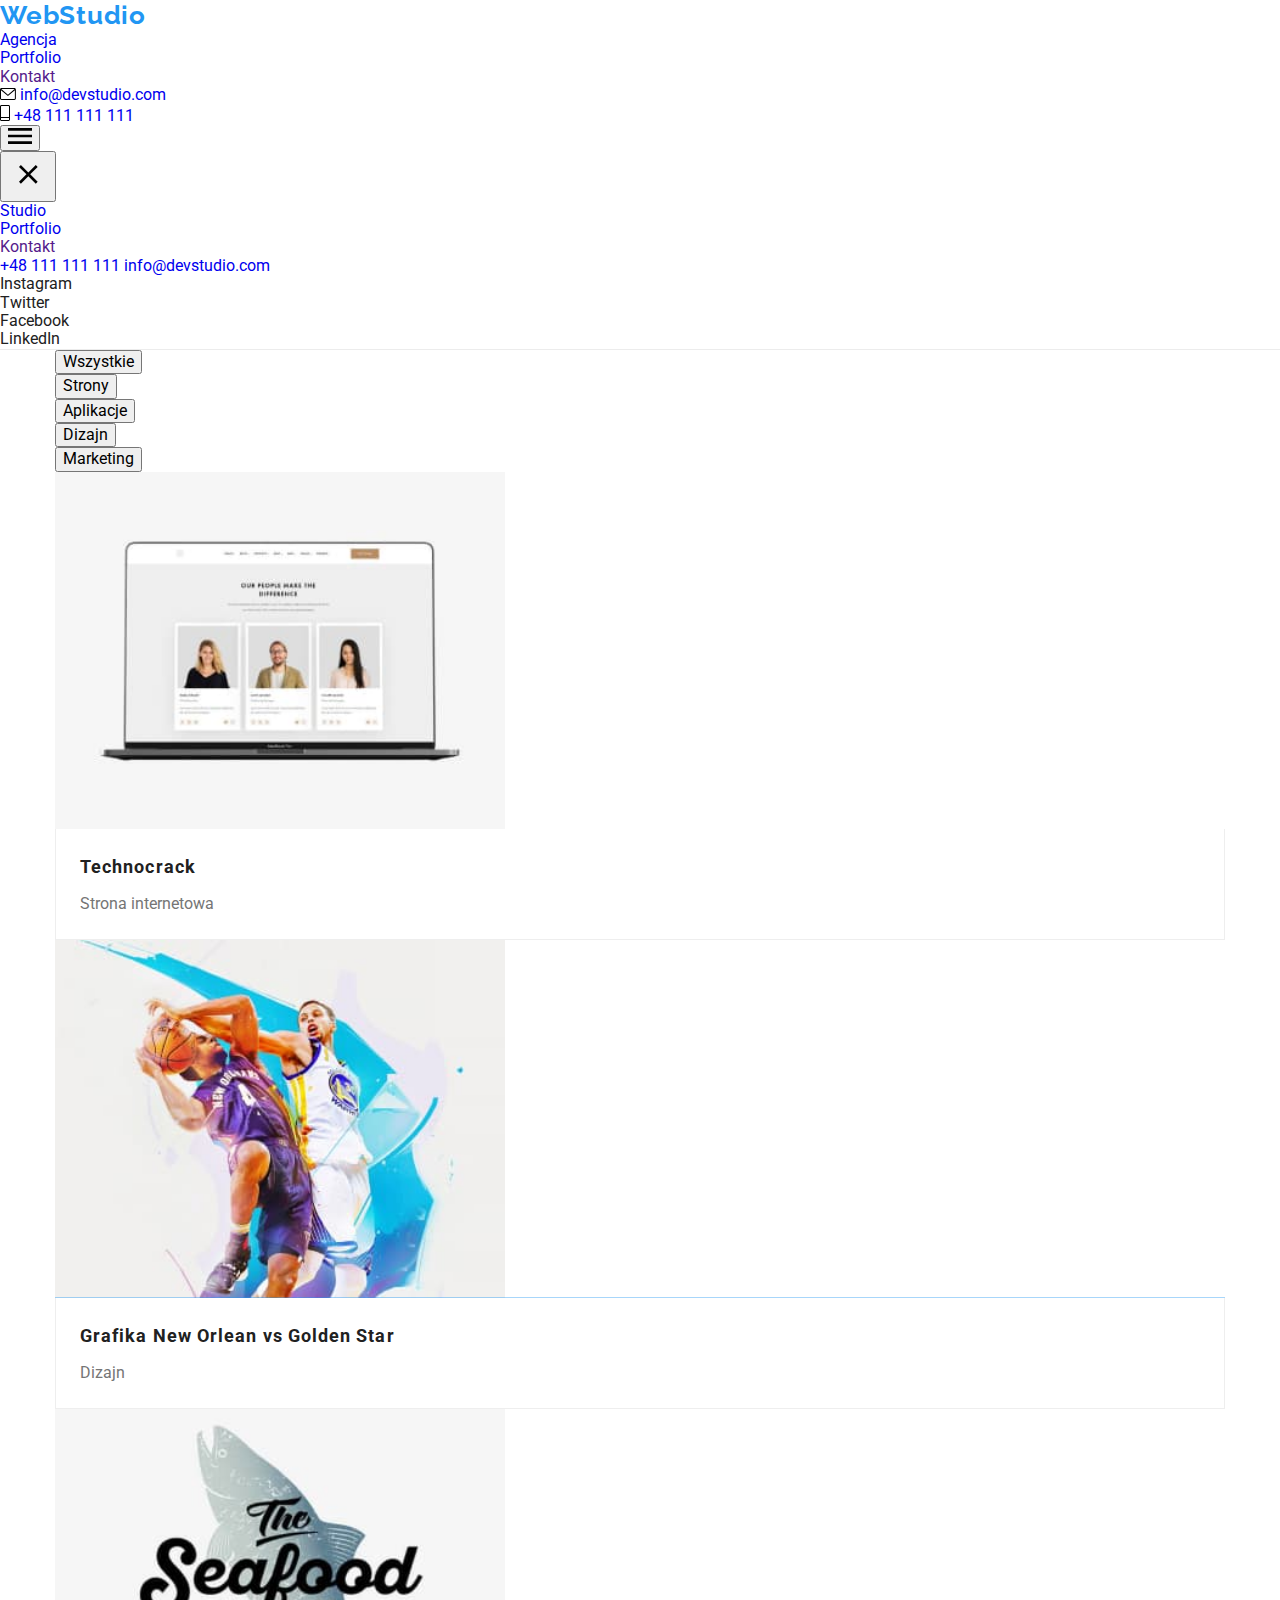
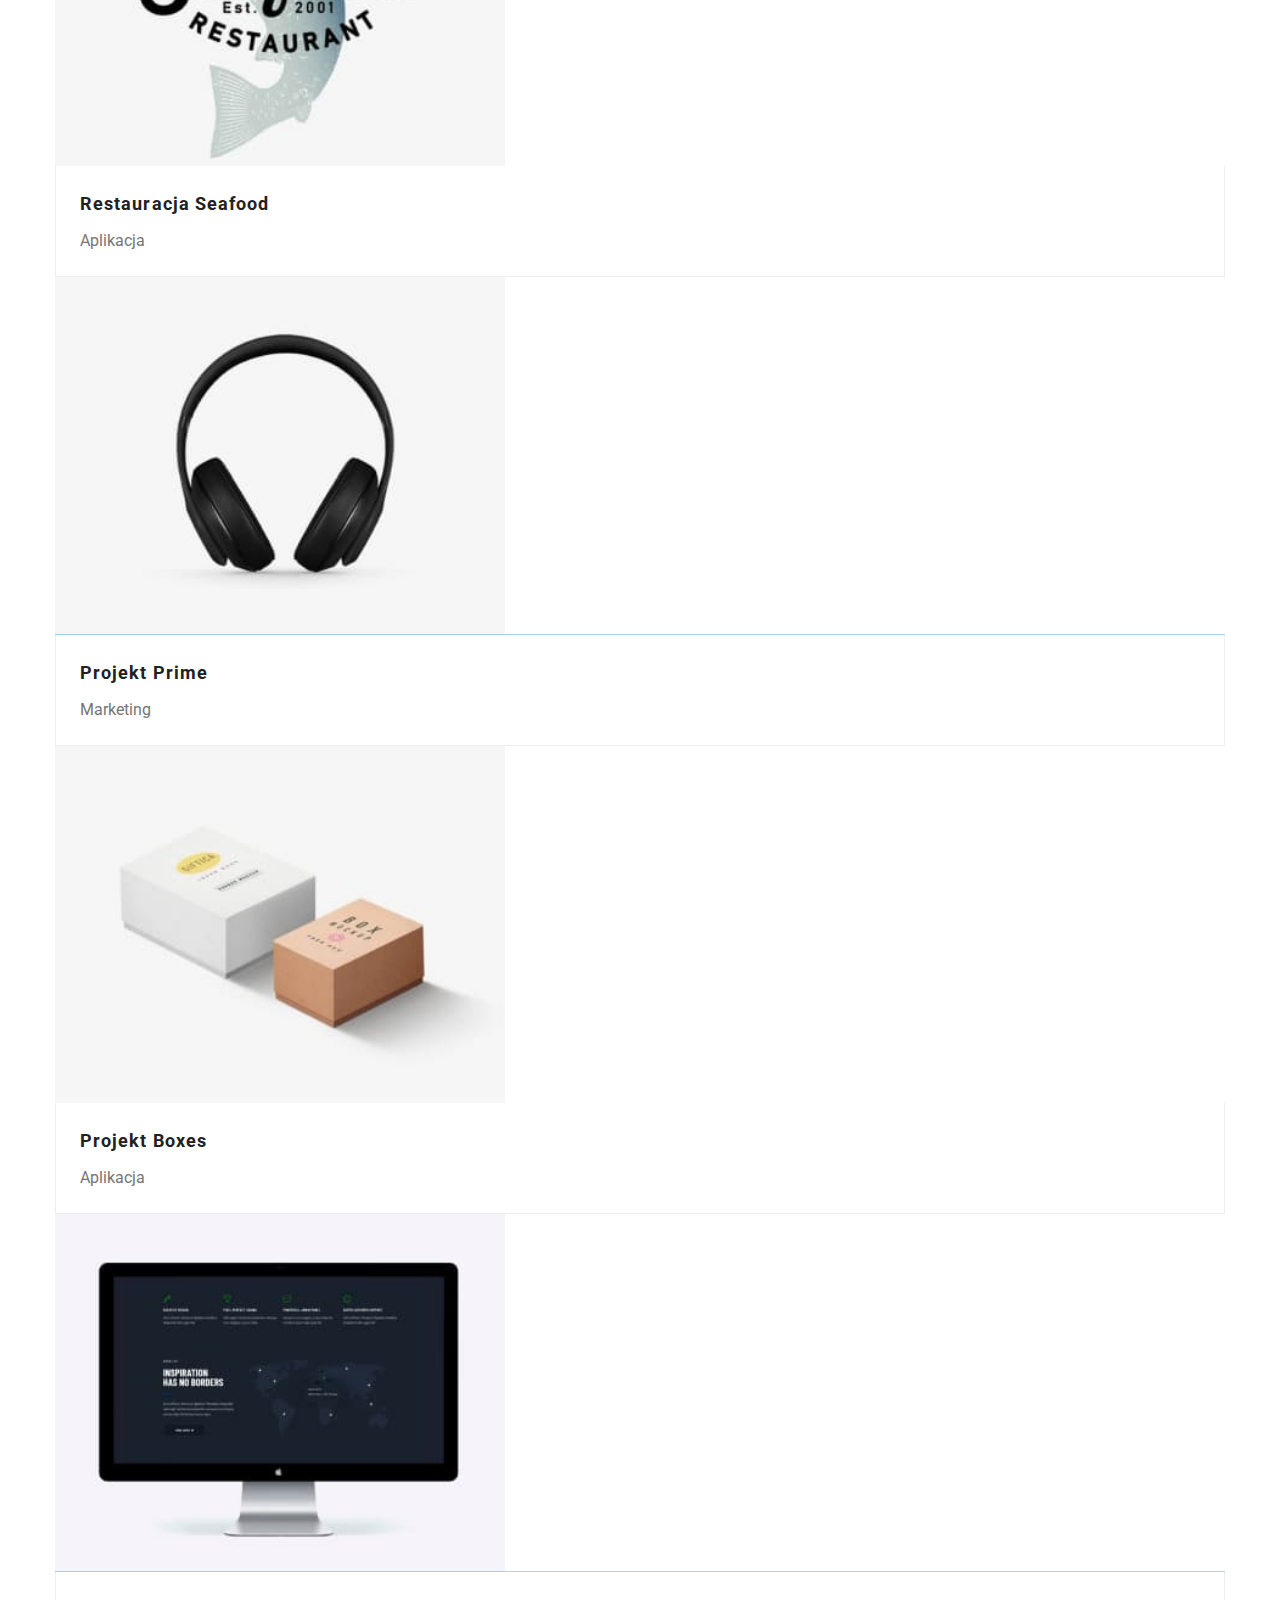
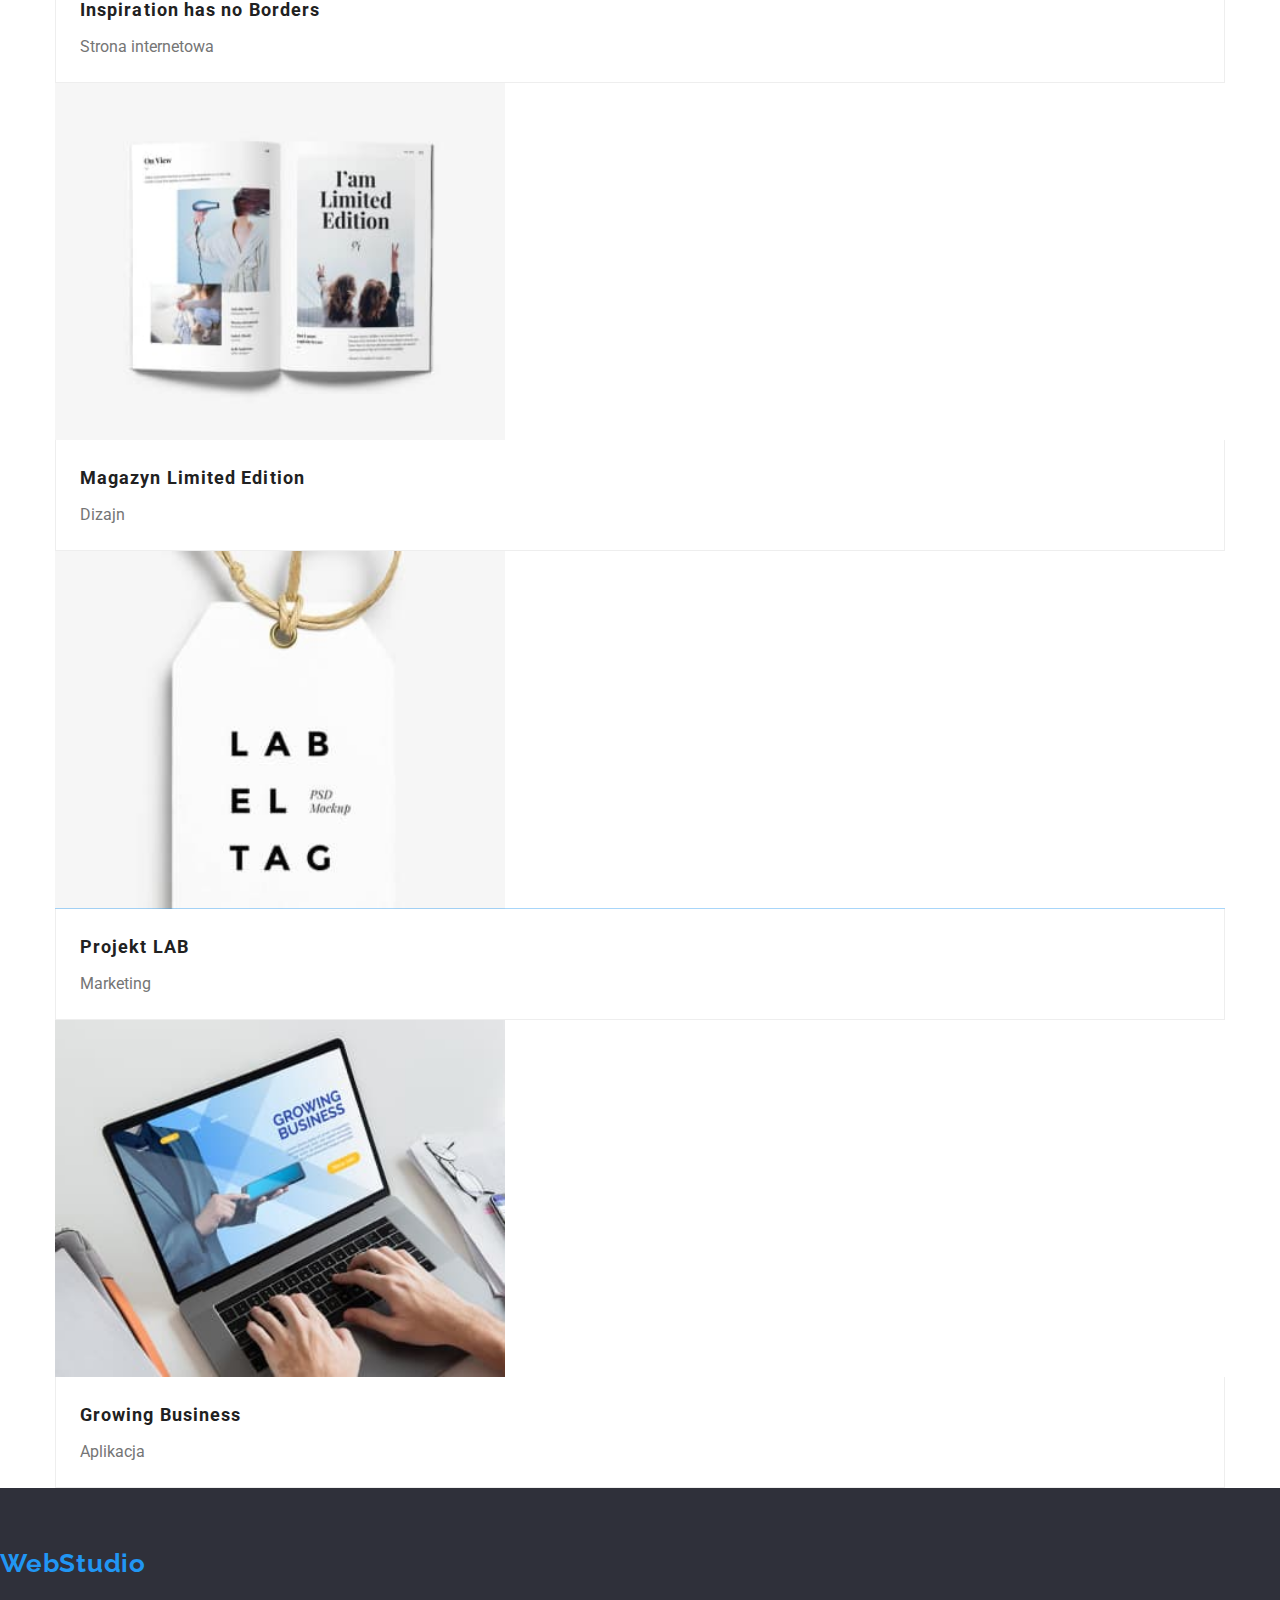
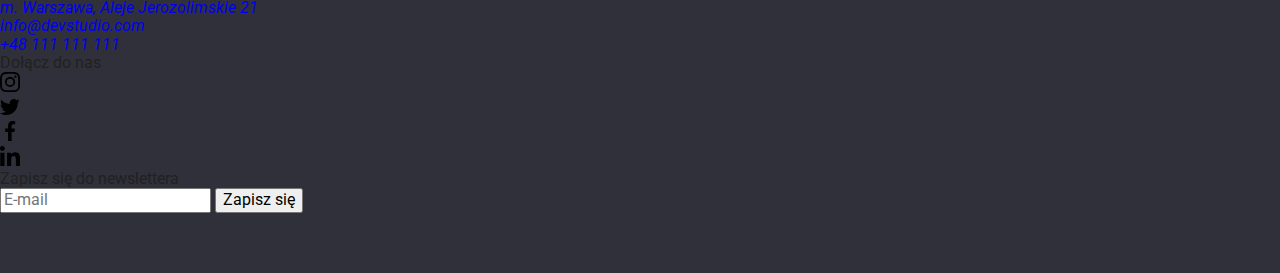
==== commit 7f7f14b9: "Add files via upload" ====
--- a/portfolio.html
+++ b/portfolio.html
@@ -17,7 +17,7 @@
   <body>
     
     <header class="header">
-      <div class="container header__section">
+      <div class=" header__section">
         <nav class="header__nav">
           <a class="header__logo logo link" href="./index.html"
             >Web<span class="header__logo--black">Studio</span></a
@@ -57,6 +57,42 @@
           </li>
         </ul>
        
+        <button class="menu-open" data-menu-open>
+          <svg class="menu-burger" width="24" height="16">
+            <use href="./images/icons.svg#icon-burger"></use>
+          </svg>
+          </button>
+        <div class="mob-menu flex is-hidden" data-menu>
+          <div>
+            <button class="menu-close" data-menu-close>
+              <svg class="menu-close" width="40" height="40">
+                <use href="./images/icons.svg#icon-close"></use>
+              </svg>
+            </button>
+            <ul class="mob-menu-list list">
+              <li class="mob-menu-list__item">
+                <a class="mob-menu-list__link link mob-menu-list__link--current" href="./index.html">Studio</a>
+              </li>
+              <li class="mob-menu-list__item">
+                <a class="mob-menu-list__link link" href="./portfolio.html">Portfolio</a>
+              </li>
+              <li class="mob-menu-list__item">
+                <a class="mob-menu-list__link link" href="">Kontakt</a>
+              </li>
+            </ul>
+          </div>
+          <div class="mob-menu-list__down">
+            <a class="mob-menu-list__tell link" href="tel:+48 111 111 111">
+              +48 111 111 111</a>
+            <a class="mob-menu-list__mail link" href="mailto:info@devstudio.com">info@devstudio.com</a>
+            <ul class="mob-menu-list__social list">
+              <li class="mob-menu-list__social-item">Instagram</li>
+              <li class="mob-menu-list__social-item">Twitter</li>
+              <li class="mob-menu-list__social-item">Facebook</li>
+              <li class="mob-menu-list__social-item">LinkedIn</li>
+            </ul>
+          </div>
+        </div>
       </div>
     </header>
       
@@ -87,6 +123,10 @@
             <li class="portfolio-item">
               <div class="portfolio-description">
                 <img
+                srcset="
+                    ./images/our-people.jpg 1x,                   
+                    ./images/our-people-2x.jpg 2x
+                  "
                 src="images/portfolio/main/list1/computer.jpg" 
                 alt="computer"
                   width="450"
@@ -104,6 +144,10 @@
               <div class="portfolio-description">
                 
                 <img
+                srcset="
+                ./images/ball.jpg 1x,                   
+                    ./images/ball-2x.jpg 2x
+                  "
                 src="images/portfolio/main/list1/bascetball.jpg" 
                 alt="playing_basketball"
                   width="450"
@@ -123,7 +167,10 @@
             <li class="portfolio-item">
               <div class="portfolio-description">
                 <img
-                  
+                srcset="
+                ./images/seafood.jpg 1x,                   
+                ./images/seafood-2x.jpg 2x
+              "
                 src="images/portfolio/main/list1/restaurant_logo.jpg" 
                 alt="seafood_restaurant"
                   width="450"
@@ -142,6 +189,10 @@
             <li class="portfolio-item">
               <div class="portfolio-description">
                 <img
+                srcset="
+                    ./images/headphone.jpg 1x,                   
+                    ./images/headphone-2x.jpg 2x
+                  "
                 src="images/portfolio/main/list2/headphones.jpg" 
                 alt="headphones"
                   alt="наушники"
@@ -160,6 +211,10 @@
             <li class="portfolio-item">
               <div class="portfolio-description">
                 <img
+                srcset="
+                    ./images/2-box.jpg 1x,                   
+                    ./images/2-box-2x.jpg 2x
+                  "
                 src="images/portfolio/main/list2/boxes.jpg" 
                 alt="boxes"
                   width="450"
@@ -177,6 +232,10 @@
             <li class="portfolio-item">
               <div class="portfolio-description">
                 <img
+                srcset="
+                ./images/screen.jpg 1x,                   
+                ./images/screen-2x.jpg 2x
+              "
                 src="images/portfolio/main/list2/monitor.jpg" 
                 alt="monitor"
                   width="450"
@@ -194,6 +253,10 @@
             <li class="portfolio-item">
               <div class="portfolio-description">
                 <img
+                srcset="
+                    ./images/book.jpg 1x,                   
+                    ./images/book-2x.jpg 2x
+                  "
                 src="images/portfolio/main/list3/magazine.jpg" 
                 alt="magazine"
                   width="450"
@@ -211,6 +274,10 @@
             <li class="portfolio-item">
               <div class="portfolio-description">
                 <img
+                srcset="
+                    ./images/label.jpg 1x,                   
+                    ./images/label-2x.jpg 2x
+                  "
                 src="images/portfolio/main/list3/pendant.jpg" 
                 alt="pendant"
                   width="450"
@@ -228,6 +295,10 @@
             <li class="portfolio-item border">
               <div class="portfolio-description">
                 <img
+                srcset="
+                    ./images/leptop.jpg 1x,                   
+                    ./images/leptop-2x.jpg 2x
+                  "
                 src="images/portfolio/main/list3/work.jpg" 
                 alt="work"
                   width="450"
@@ -329,4 +400,4 @@
   </footer>
     <script src="./js/menu.js"></script>
   </body>
-</html>
+</html>